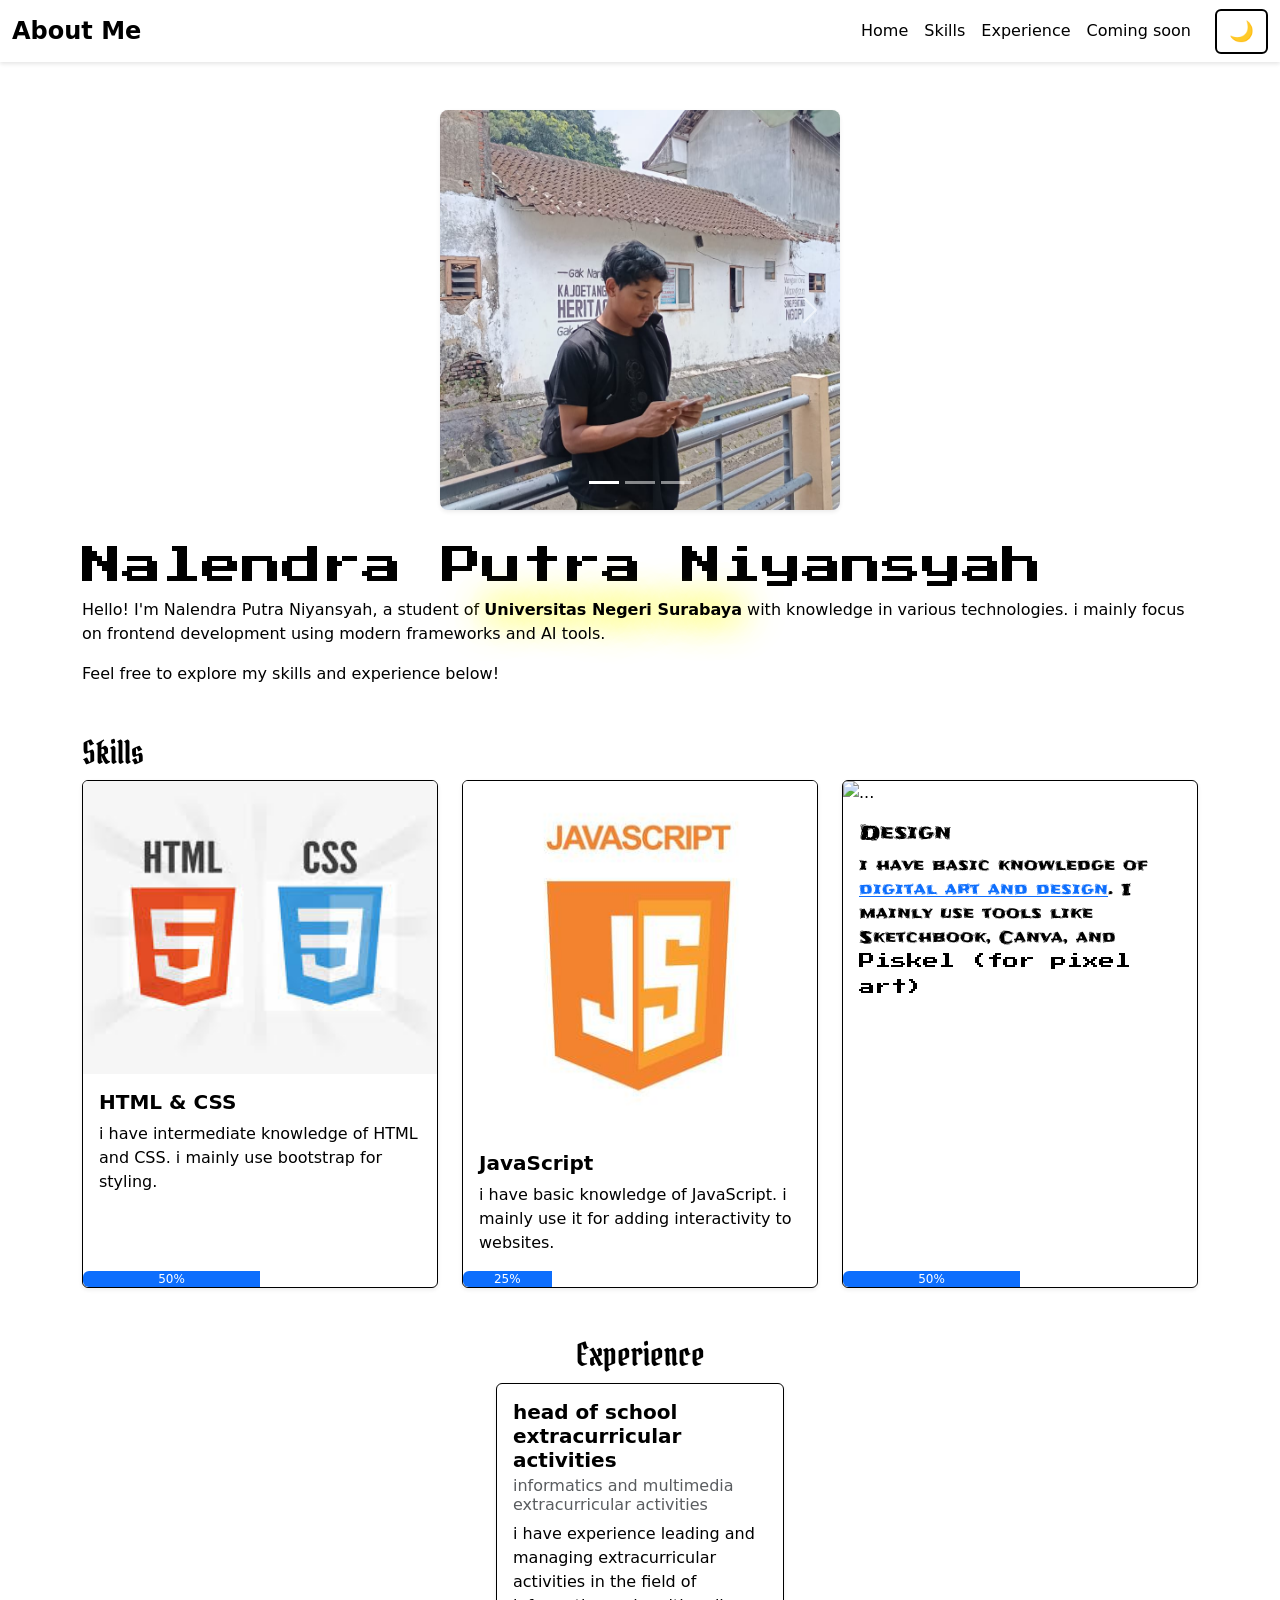
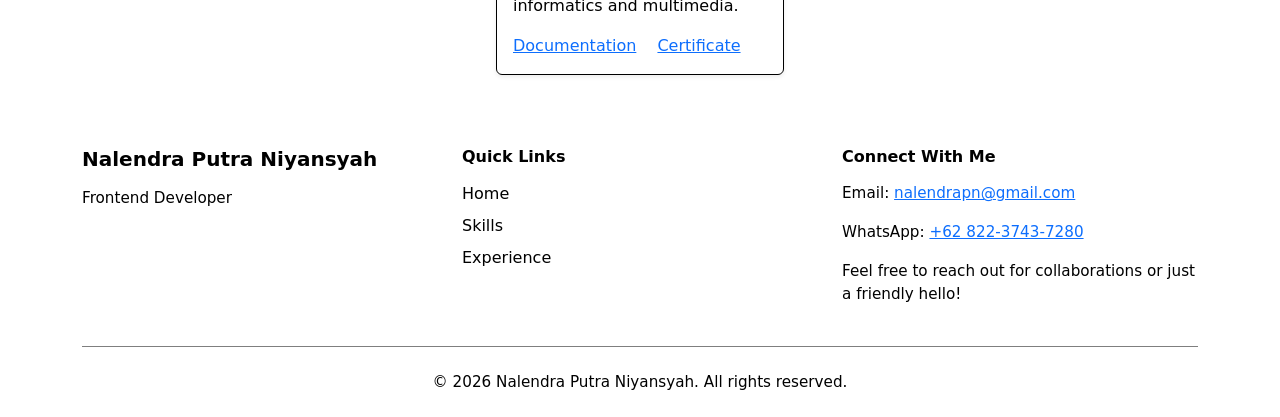
==== index.html @ d5f2a5ec "Fix HTML encoding issues and add new carousel image" ====
<!doctype html>
<html lang="en">
  <head>
    <meta charset="utf-8">
    <meta name="viewport" content="width=device-width, initial-scale=1">
    <title>About Nalendra</title>
    <link href="https://cdn.jsdelivr.net/npm/bootstrap@5.3.8/dist/css/bootstrap.min.css" rel="stylesheet" integrity="sha384-sRIl4kxILFvY47J16cr9ZwB07vP4J8+LH7qKQnuqkuIAvNWLzeN8tE5YBujZqJLB" crossorigin="anonymous">
    <link href="style.css" rel="stylesheet">
    <!-- Google Fonts -->
    <link rel="preconnect" href="https://fonts.googleapis.com">
<link rel="preconnect" href="https://fonts.gstatic.com" crossorigin>
<link href="https://fonts.googleapis.com/css2?family=Pirata+One&display=swap" rel="stylesheet">

    <link rel="preconnect" href="https://fonts.googleapis.com">
<link rel="preconnect" href="https://fonts.gstatic.com" crossorigin>
<link href="https://fonts.googleapis.com/css2?family=Frijole&display=swap" rel="stylesheet">

    <link rel="preconnect" href="https://fonts.googleapis.com">
<link rel="preconnect" href="https://fonts.gstatic.com" crossorigin>
<link href="https://fonts.googleapis.com/css2?family=Press+Start+2P&display=swap" rel="stylesheet">
  </head>
  <body>
    <!-- Navbar -->
    <nav class="navbar navbar-expand-lg navbar-solid">
  <div class="container-fluid">
    <a class="navbar-brand" href="#">About Me</a>
    <button class="navbar-toggler" type="button" data-bs-toggle="collapse" data-bs-target="#navbarNav" aria-controls="navbarNav" aria-expanded="false" aria-label="Toggle navigation">
      <span class="navbar-toggler-icon"></span>
    </button>
    <div class="collapse navbar-collapse justify-content-end" id="navbarNav">
      <ul class="navbar-nav align-items-center">
        <li class="nav-item">
          <a class="nav-link active" aria-current="page" href="#home">Home</a>
        </li>
        <li class="nav-item">
          <a class="nav-link" href="#skills">Skills</a>
        </li>
        <li class="nav-item">
          <a class="nav-link" href="#experience">Experience</a>
        </li>
        <li class="nav-item">
          <a class="nav-link disabled" aria-disabled="true">Coming soon</a>
        </li>
        <li class="nav-item ms-3">
          <button class="btn btn-outline-primary theme-toggle" id="themeToggle" title="Toggle theme">
            <span class="theme-icon">🌙</span>
          </button>
        </li>
      </ul>
    </div>
  </div>
</nav>

    <!-- Hero Section -->
    <div class="container mt-5" id="home">
      <div id="carouselExampleIndicators" class="carousel slide">
  <div class="carousel-indicators">
    <button type="button" data-bs-target="#carouselExampleIndicators" data-bs-slide-to="0" class="active" aria-current="true" aria-label="Slide 1"></button>
    <button type="button" data-bs-target="#carouselExampleIndicators" data-bs-slide-to="1" aria-label="Slide 2"></button>
    <button type="button" data-bs-target="#carouselExampleIndicators" data-bs-slide-to="2" aria-label="Slide 3"></button>
  </div>
  <div class="carousel-inner">
    <div class="carousel-item active">
      <img src="img/fotokece.jpeg" class="d-block w-100" alt="...">
    </div>
    <div class="carousel-item">
      <img src="img/profile1.jpg" class="d-block w-100" alt="...">
    </div>
    <div class="carousel-item">
      <img src="img/pelepasan.jpeg" class="d-block w-100" alt="...">
    </div>
    <div class="carousel-item">
      <img src="img/minecraft.jpeg" class="d-block w-100" alt="...">
    </div>
  </div>
  <button class="carousel-control-prev" type="button" data-bs-target="#carouselExampleIndicators" data-bs-slide="prev">
    <span class="carousel-control-prev-icon" aria-hidden="true"></span>
    <span class="visually-hidden">Previous</span>
  </button>
  <button class="carousel-control-next" type="button" data-bs-target="#carouselExampleIndicators" data-bs-slide="next">
    <span class="carousel-control-next-icon" aria-hidden="true"></span>
    <span class="visually-hidden">Next</span>
  </button>
</div>
      <h1 class="press-start-2p-regular">Nalendra Putra Niyansyah</h1>
      <p>Hello! I'm Nalendra Putra Niyansyah, a student of <span class="ptn-yellow">Universitas Negeri Surabaya</span> with knowledge in various technologies. i mainly focus on frontend development using modern frameworks and AI tools.</p>
      <p>Feel free to explore my skills and experience below!</p>
    </div>

    <!-- Skills Section -->
    <div class="container mt-5" id="skills">
      <h2 class="text-start pirata-one-regular">Skills</h2>
      <div class="row row-cols-1 row-cols-md-3 g-4">
        <div class="col">
          <div class="card h-100 w-100">
            <img src="img/htmlcss.jpeg" class="card-img-top" alt="...">
            <div class="card-body">
                <h5 class="card-title">HTML & CSS</h5>
              <p class="card-text">i have intermediate knowledge of HTML and CSS. i mainly use bootstrap for styling.</p>
            </div>
            <div class="progress" role="progressbar" aria-label="Example with label" aria-valuenow="25" aria-valuemin="0" aria-valuemax="100">
  <div class="progress-bar" style="width: 50%">50%</div>
</div>
          </div>
        </div>
        <div class="col">
          <div class="card h-100">
            <img src="img/javascript.png" class="card-img-top" alt="...">
            <div class="card-body">
                <h5 class="card-title">JavaScript</h5>
              <p class="card-text">i have basic knowledge of JavaScript. i mainly use it for adding interactivity to websites.</p>
            </div>
            <div class="progress" role="progressbar" aria-label="Example with label" aria-valuenow="25" aria-valuemin="0" aria-valuemax="100">
  <div class="progress-bar" style="width: 25%">25%</div>
</div>
          </div>
        </div>
        <div class="col">
          <div class="card h-100">
            <img src="https://images.seeklogo.com/logo-png/28/1/autodesk-sketchbook-pro-logo-png_seeklogo-283124.png" class="card-img-top" alt="...">
            <div class="card-body">
                <h5 class="card-title frijole-regular">Design</h5>
              <p class="card-text frijole-regular">i have basic knowledge of <a href="https://www.tiktok.com/@lerbelajargambar" target="_blank">digital art and design</a>. I mainly use tools like Sketchbook, Canva, and <span class="press-start-2p-regular">Piskel (for pixel art)</span></p>
            </div>
            <div class="progress" role="progressbar" aria-label="Example with label" aria-valuenow="25" aria-valuemin="0" aria-valuemax="100">
  <div class="progress-bar" style="width: 50%">50%</div>
</div>
          </div>
        </div>
      </div>
    </div>

    <!-- Experience Section -->
    <div class="container mt-5" id="experience">
      <h2 class="text-center pirata-one-regular">Experience</h2>
      <div class="d-flex justify-content-center">
        <div class="card" style="width: 18rem;">
          <div class="card-body">
            <h5 class="card-title">head of school extracurricular activities</h5>
            <h6 class="card-subtitle mb-2 text-body-secondary">informatics and multimedia extracurricular activities</h6>
            <p class="card-text">i have experience leading and managing extracurricular activities in the field of informatics and multimedia.</p>
            <a href="https://www.instagram.com/formula.sman1mojosari/" class="card-link">Documentation</a>
            <a href="https://drive.google.com/file/d/1SD2ysBgGl02kbJn6FUAWe2kszO56FtSZ/view?usp=sharing" class="card-link">Certificate</a>
          </div>
        </div>
      </div>
    </div>

    <!-- Footer -->
    <footer class="footer mt-5 py-4">
      <div class="container">
        <div class="row">
          <div class="col-md-4 mb-3 mb-md-0">
            <h5>Nalendra Putra Niyansyah</h5>
            <p class="footer-text">Frontend Developer</p>
          </div>
          <div class="col-md-4 mb-3 mb-md-0">
            <h6>Quick Links</h6>
            <ul class="footer-links">
              <li><a href="#home">Home</a></li>
              <li><a href="#skills">Skills</a></li>
              <li><a href="#experience">Experience</a></li>
            </ul>
          </div>
          <div class="col-md-4">
            <h6>Connect With Me</h6>
            <p class="footer-text">Email: <a href="mailto:nalendrapn@gmail.com">nalendrapn@gmail.com</a></p>
            <p class="footer-text">WhatsApp: <a href="https://wa.me/6282237437280" target="_blank">+62 822-3743-7280</a></p>
            <p class="footer-text">Feel free to reach out for collaborations or just a friendly hello!</p>
          </div>
        </div>
        <hr class="footer-divider">
        <div class="text-center">
          <p class="footer-text mb-0">&copy; 2026 Nalendra Putra Niyansyah. All rights reserved.</p>
        </div>
      </div>
    </footer>

    <script src="https://cdn.jsdelivr.net/npm/bootstrap@5.3.8/dist/js/bootstrap.bundle.min.js" integrity="sha384-FKyoEForCGlyvwx9Hj09JcYn3nv7wiPVlz7YYwJrWVcXK/BmnVDxM+D2scQbITxI" crossorigin="anonymous"></script>
    <script>
      // Theme Toggle
      const themeToggle = document.getElementById('themeToggle');
      const themeIcon = document.querySelector('.theme-icon');
      const htmlElement = document.documentElement;

      // Check for saved theme or default to light
      const currentTheme = localStorage.getItem('theme') || 'light';
      htmlElement.setAttribute('data-bs-theme', currentTheme);
      updateThemeIcon(currentTheme);

      themeToggle.addEventListener('click', function() {
        const theme = htmlElement.getAttribute('data-bs-theme');
        const newTheme = theme === 'light' ? 'dark' : 'light';
        htmlElement.setAttribute('data-bs-theme', newTheme);
        localStorage.setItem('theme', newTheme);
        updateThemeIcon(newTheme);
      });

      function updateThemeIcon(theme) {
        themeIcon.textContent = theme === 'light' ? '🌙' : '☀️';
        themeToggle.title = theme === 'light' ? 'Switch to Dark Mode' : 'Switch to Light Mode';
      }
    </script>
  </body>
</html>
---- style.css ----
/* Light Theme (Default) */
:root[data-bs-theme=\"light\"] {
  --bg-primary: #ffffff;
  --text-primary: #212529;
  --text-secondary: #6c757d;
  --border-color: #dee2e6;
  --footer-bg: #f8f9fa;
  --footer-border: #dee2e6;
  --navbar-bg: #f8f9fa;
}

/* Dark Theme */
:root[data-bs-theme=\"dark\"] {
  --bg-primary: #212529;
  --text-primary: #ffffff;
  --text-secondary: #adb5bd;
  --border-color: #495057;
  --footer-bg: #1a1d20;
  --footer-border: #495057;
  --navbar-bg: #1a1d20;
}

/* Body styles */
body {
  background-color: var(--bg-primary);
  color: var(--text-primary);
  transition: background-color 0.3s ease, color 0.3s ease;
}

/* Navbar styles */
.navbar {
  background-color: var(--navbar-bg) !important;
  border-bottom: 1px solid var(--border-color);
  transition: background-color 0.3s ease;
}

.navbar-solid {
  background-color: var(--navbar-bg) !important;
  backdrop-filter: none !important;
  -webkit-backdrop-filter: none !important;
  box-shadow: 0 2px 4px rgba(0, 0, 0, 0.1);
}

.navbar-expand-lg {
  background-color: var(--navbar-bg) !important;
}

.navbar-brand {
  color: var(--text-primary) !important;
  font-weight: bold;
  font-size: 1.5rem;
}

.nav-link {
  color: var(--text-primary) !important;
}

.nav-link:hover {
  opacity: 0.7;
  transition: opacity 0.2s ease;
}

/* Card styles */
.card {
  background-color: var(--bg-primary);
  border-color: var(--border-color);
  color: var(--text-primary);
  transition: background-color 0.3s ease, border-color 0.3s ease, color 0.3s ease;
  box-shadow: 0 0.125rem 0.25rem rgba(0, 0, 0, 0.075);
}

.card-title {
  color: var(--text-primary);
  font-weight: 600;
}

.card-text {
  color: var(--text-secondary);
}

/* Container and text styles */
.container {
  color: var(--text-primary);
}

h1, h2, h3, h4, h5, h6 {
  color: var(--text-primary);
  transition: color 0.3s ease;
}

p {
  color: var(--text-primary);
  transition: color 0.3s ease;
}

/* Progress bar styles */
.progress {
  background-color: var(--border-color);
  transition: background-color 0.3s ease;
}

.progress-bar {
  background-color: #0d6efd;
}

/* Theme Toggle Button */
.theme-toggle {
  padding: 0.5rem 0.75rem;
  font-size: 1.25rem;
  border: 2px solid currentColor;
  background-color: transparent;
  color: var(--text-primary);
  transition: all 0.3s ease;
  display: flex;
  align-items: center;
  justify-content: center;
  min-width: 45px;
  height: 45px;
  border-radius: 0.375rem;
}

.theme-toggle:hover {
  transform: scale(1.1);
  box-shadow: 0 0 0.5rem rgba(0, 0, 0, 0.1);
}

.theme-toggle:focus {
  box-shadow: 0 0 0 0.25rem rgba(13, 110, 253, 0.25);
}

.theme-icon {
  display: inline-block;
  transition: transform 0.3s ease;
}

/* Footer styles */
.footer {
  background-color: var(--footer-bg);
  border-top: 1px solid var(--footer-border);
  color: var(--text-primary);
  transition: background-color 0.3s ease, border-color 0.3s ease, color 0.3s ease;
  margin-top: auto;
}

.footer h5,
.footer h6 {
  color: var(--text-primary);
  font-weight: 600;
  margin-bottom: 1rem;
}

.footer-text {
  color: var(--text-secondary);
  font-size: 0.95rem;
}

.footer-links {
  list-style: none;
  padding: 0;
  margin: 0;
}

.footer-links li {
  margin-bottom: 0.5rem;
}

.footer-links a {
  color: var(--text-secondary);
  text-decoration: none;
  transition: color 0.2s ease;
}

.footer-links a:hover {
  color: var(--text-primary);
  text-decoration: underline;
}

.footer-divider {
  border-color: var(--border-color);
  margin: 1.5rem 0;
  opacity: 0.5;
}


/* Dark theme specific - ensure good contrast */
:root[data-bs-theme=\"dark\"] .card {
  border-color: #495057;
}

:root[data-bs-theme=\"dark\"] .progress {
  background-color: #495057;
}

:root[data-bs-theme=\"dark\"] .navbar {
  border-bottom-color: #495057;
}

/* Responsive adjustments */
@media (max-width: 768px) {
  .theme-toggle {
    margin-top: 0.5rem;
  }

  .footer {
    padding: 2rem 0 !important;
  }

  .footer h5,
  .footer h6 {
    font-size: 1rem;
  }
}

/* Carousel styling for profile photo */
#carouselExampleIndicators {
  max-width: 400px;
  margin: 0 auto 2rem;
  border-radius: 0.5rem;
  overflow: hidden;
  box-shadow: 0 0.125rem 0.25rem rgba(0, 0, 0, 0.075);
}

#carouselExampleIndicators img {
  object-fit: cover;
  height: 400px;
}

.ptn-yellow {
  text-shadow: 0 0 30px #ffff00, 0 0 40px #ffff00, 0 0 50px #ffff00;
  font-weight: 700;
}

/* Google Font styles */
.pirata-one-regular {
  font-family: "Pirata One", system-ui;
  font-weight: 400;
  font-style: normal;
}

.frijole-regular {
  font-family: "Frijole", system-ui;
  font-weight: 400;
  font-style: normal;
}

.press-start-2p-regular {
  font-family: "Press Start 2P", system-ui;
  font-weight: 400;
  font-style: normal;
}



/* Smooth transitions for all theme changes */
* {
  transition: background-color 0.3s ease, color 0.3s ease, border-color 0.3s ease;
}
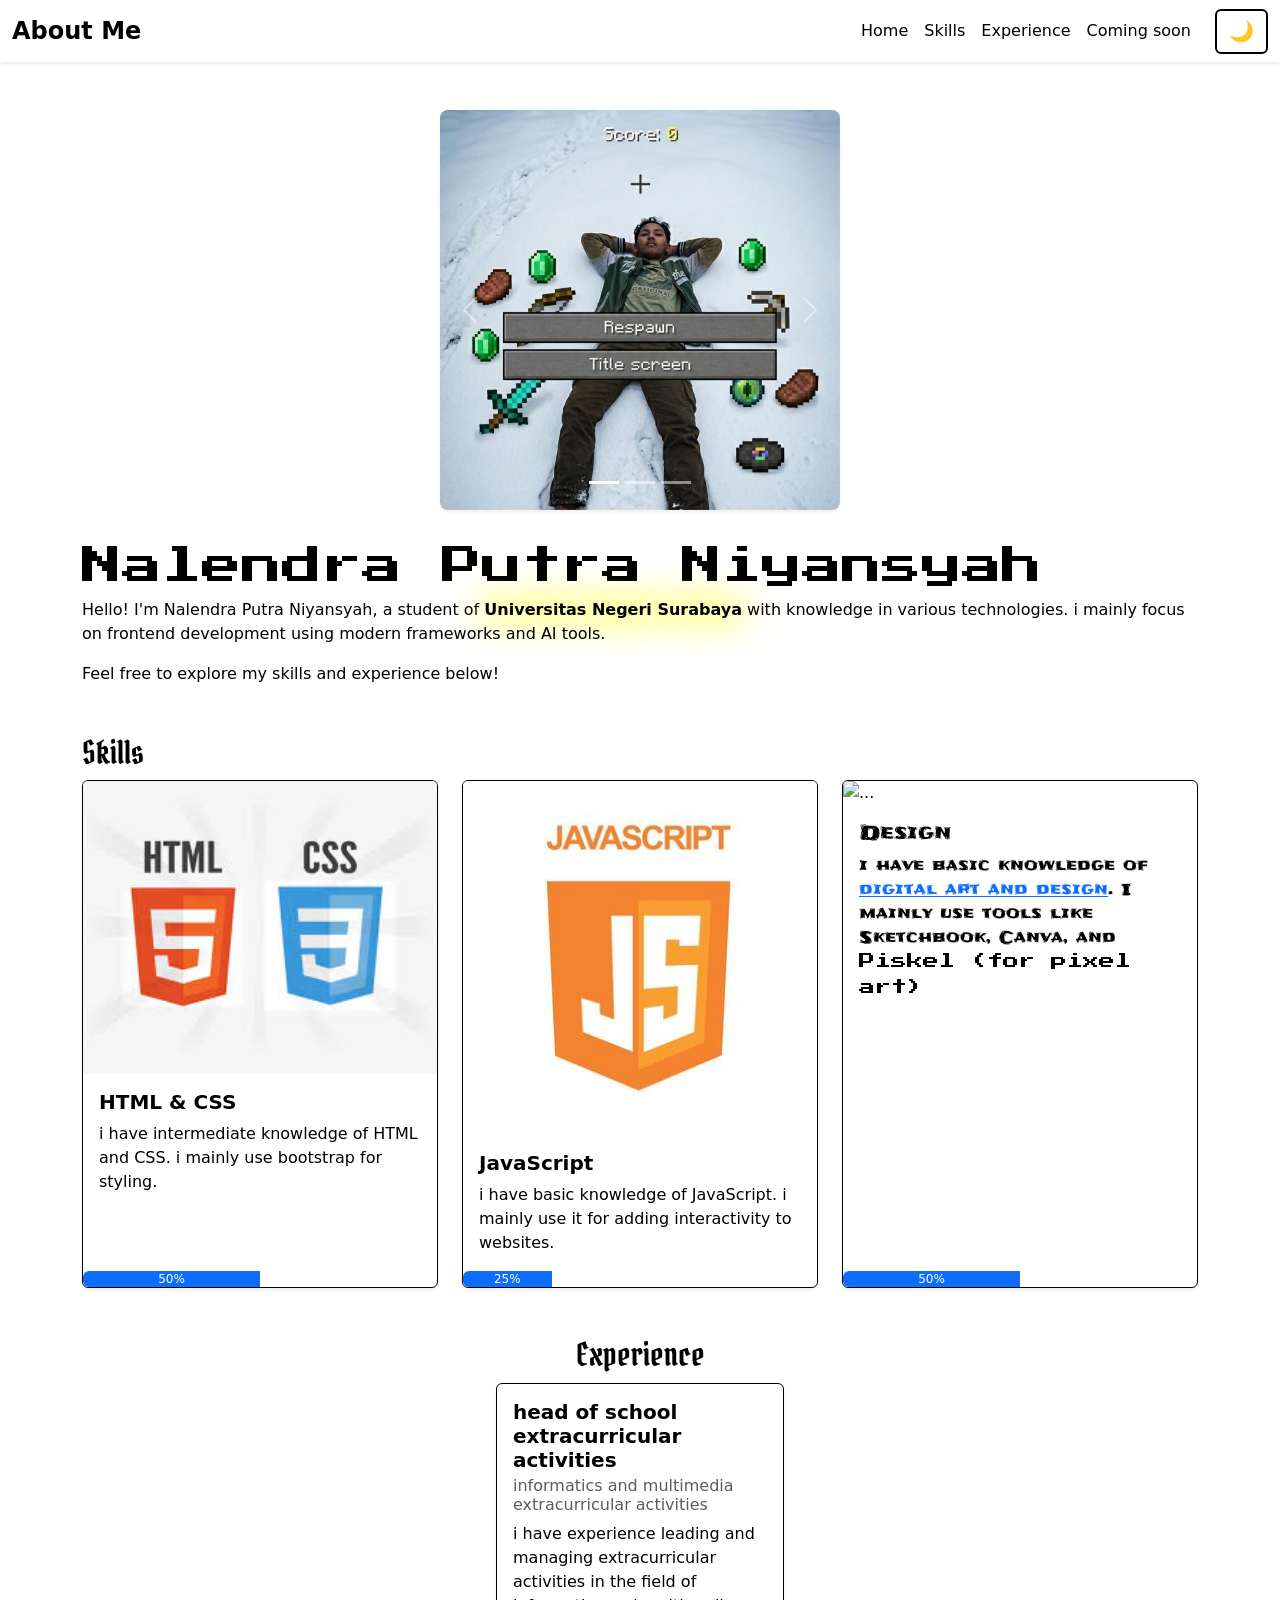
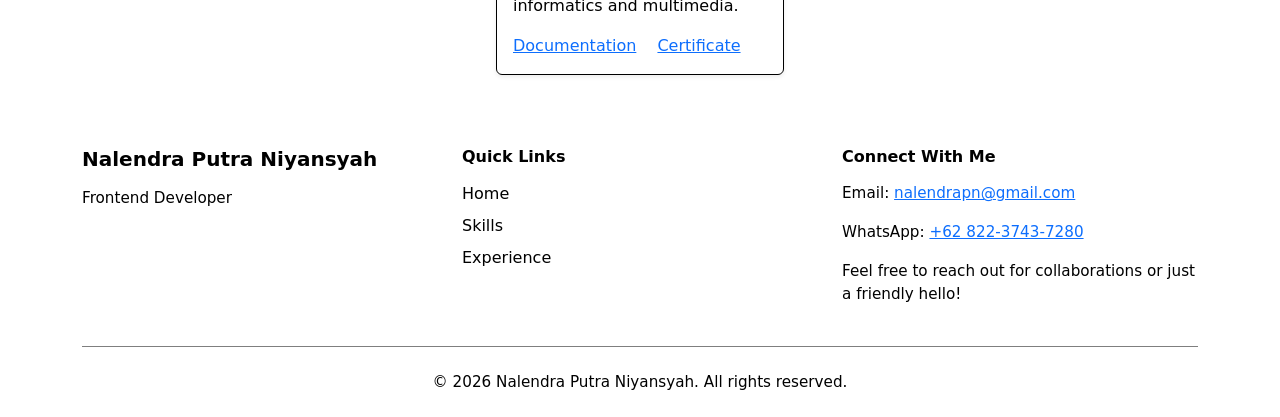
==== commit 5aa1538b: "Update index.html" ====
--- a/index.html
+++ b/index.html
@@ -61,17 +61,15 @@
   </div>
   <div class="carousel-inner">
     <div class="carousel-item active">
-      <img src="img/fotokece.jpeg" class="d-block w-100" alt="...">
+      <img src="img/minecraft.jpeg" class="d-block w-100" alt="...">
     </div>
     <div class="carousel-item">
       <img src="img/profile1.jpg" class="d-block w-100" alt="...">
     </div>
     <div class="carousel-item">
       <img src="img/pelepasan.jpeg" class="d-block w-100" alt="...">
-    </div>
-    <div class="carousel-item">
-      <img src="img/minecraft.jpeg" class="d-block w-100" alt="...">
-    </div>
+    </div>+
   </div>
   <button class="carousel-control-prev" type="button" data-bs-target="#carouselExampleIndicators" data-bs-slide="prev">
     <span class="carousel-control-prev-icon" aria-hidden="true"></span>
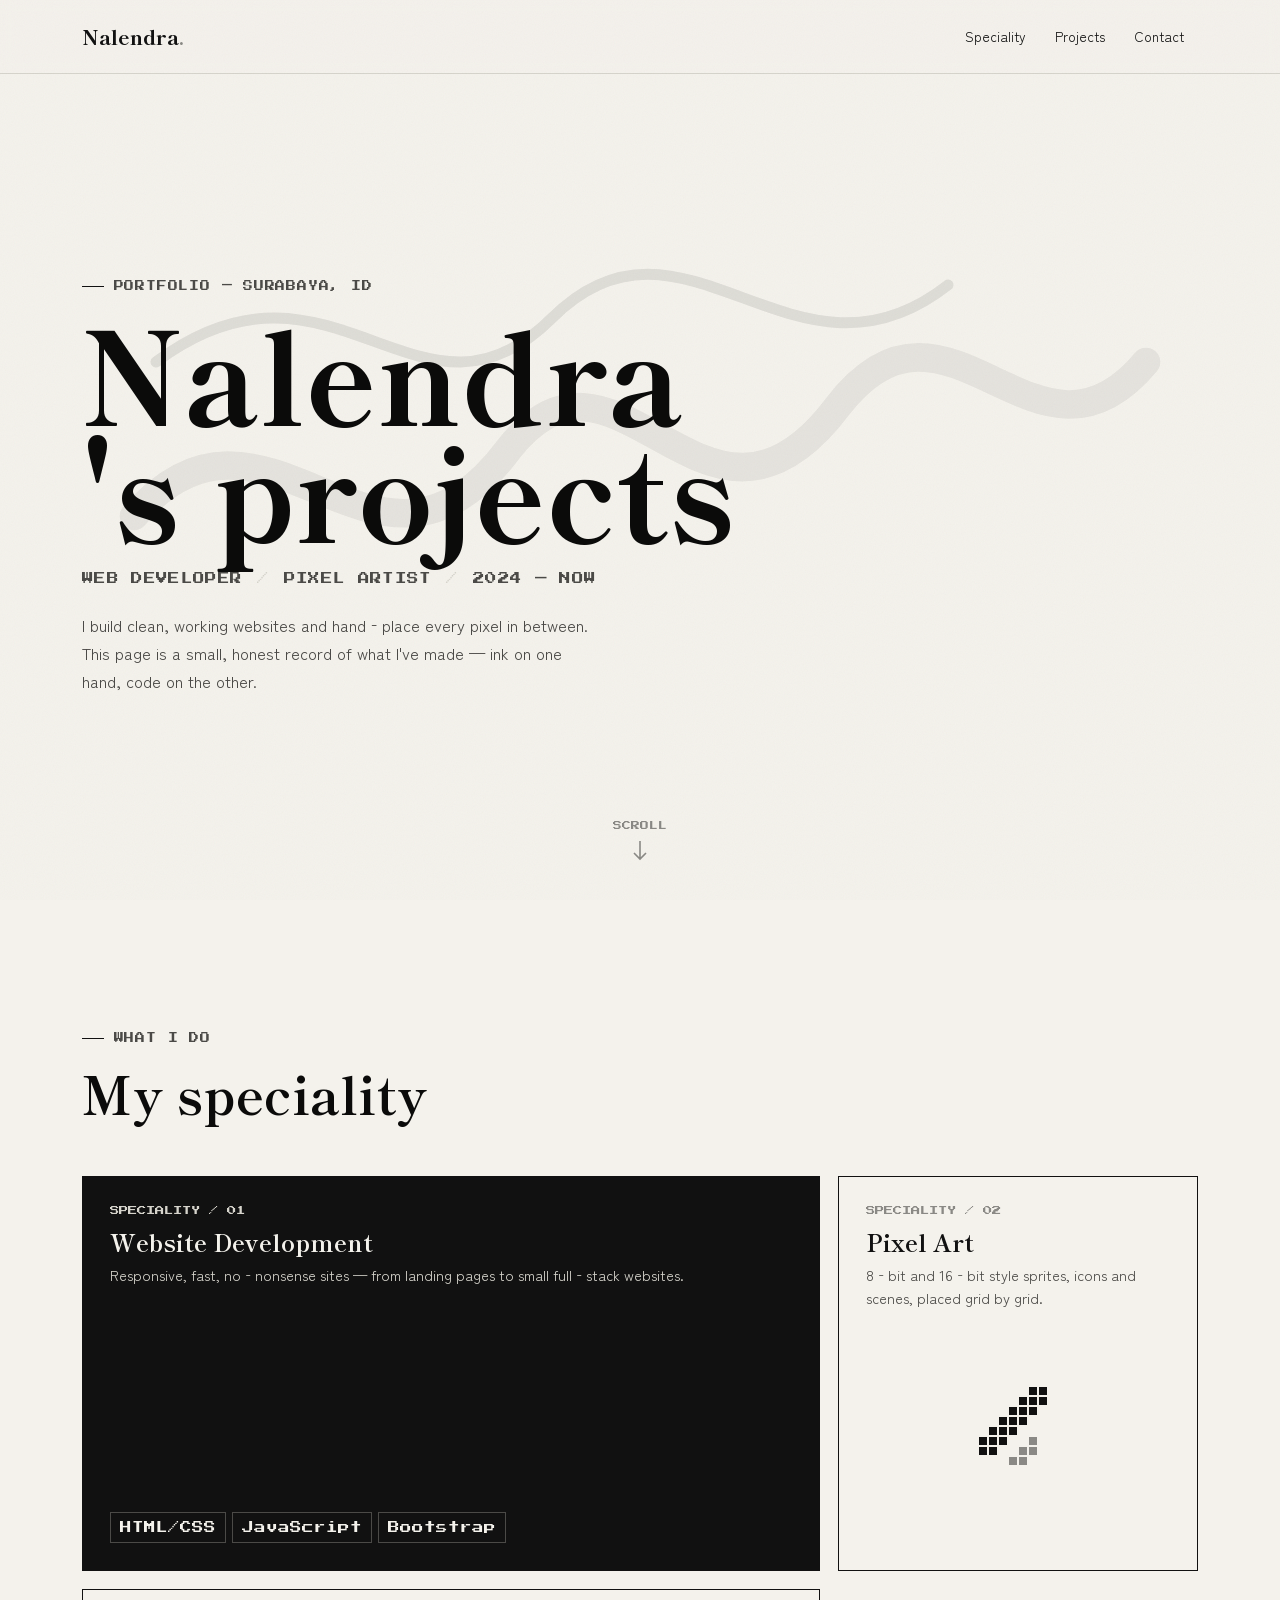
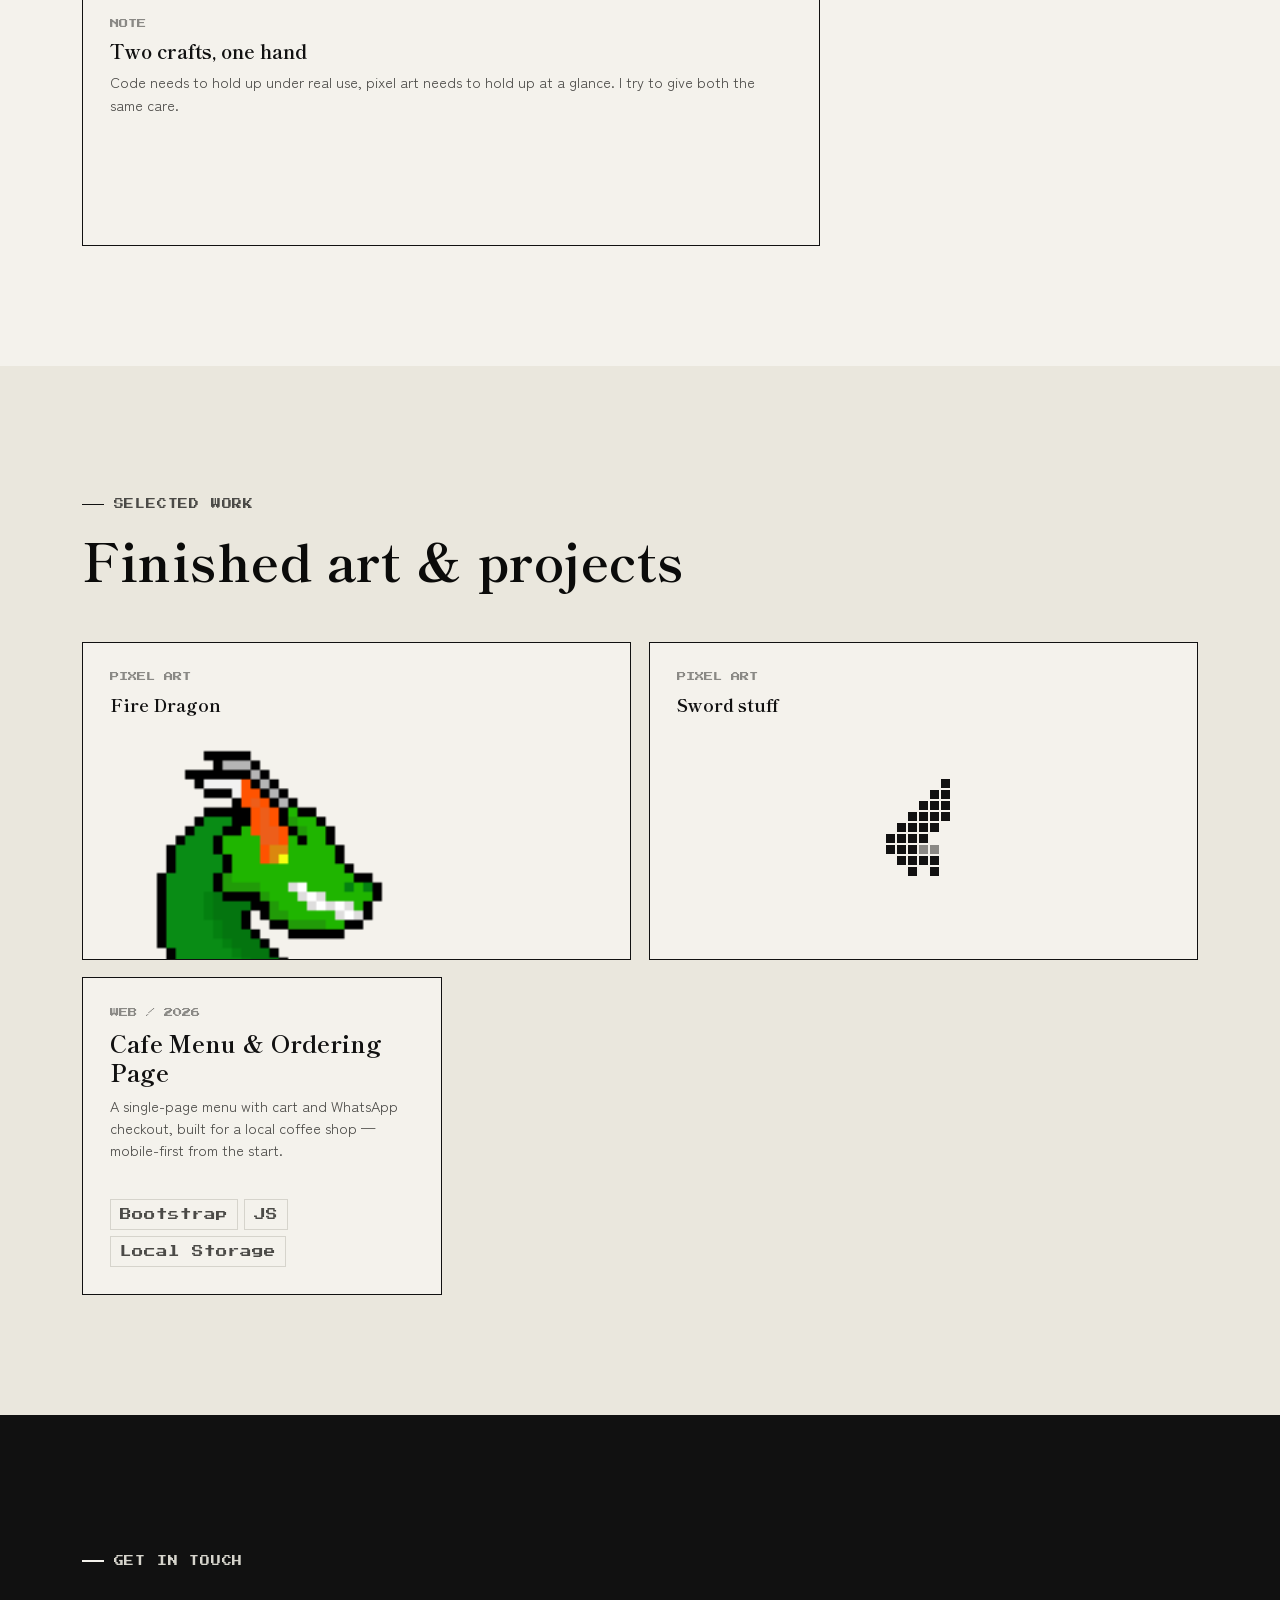
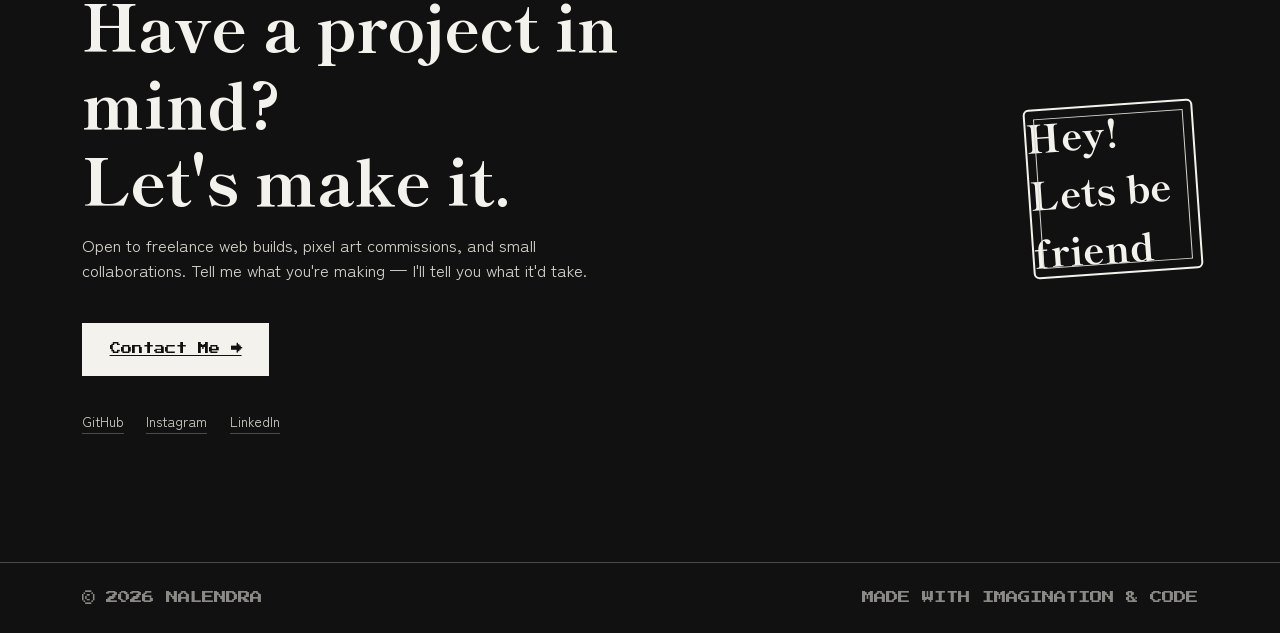
==== commit 2036f27b: "merubah segalanya" ====
--- a/index.html
+++ b/index.html
@@ -1,203 +1,264 @@
-<!doctype html>
-<html lang="en">
-  <head>
-    <meta charset="utf-8">
-    <meta name="viewport" content="width=device-width, initial-scale=1">
-    <title>About Nalendra</title>
-    <link href="https://cdn.jsdelivr.net/npm/bootstrap@5.3.8/dist/css/bootstrap.min.css" rel="stylesheet" integrity="sha384-sRIl4kxILFvY47J16cr9ZwB07vP4J8+LH7qKQnuqkuIAvNWLzeN8tE5YBujZqJLB" crossorigin="anonymous">
-    <link href="style.css" rel="stylesheet">
-    <!-- Google Fonts -->
-    <link rel="preconnect" href="https://fonts.googleapis.com">
-<link rel="preconnect" href="https://fonts.gstatic.com" crossorigin>
-<link href="https://fonts.googleapis.com/css2?family=Pirata+One&display=swap" rel="stylesheet">
-
-    <link rel="preconnect" href="https://fonts.googleapis.com">
-<link rel="preconnect" href="https://fonts.gstatic.com" crossorigin>
-<link href="https://fonts.googleapis.com/css2?family=Frijole&display=swap" rel="stylesheet">
-
-    <link rel="preconnect" href="https://fonts.googleapis.com">
-<link rel="preconnect" href="https://fonts.gstatic.com" crossorigin>
-<link href="https://fonts.googleapis.com/css2?family=Press+Start+2P&display=swap" rel="stylesheet">
-  </head>
-  <body>
-    <!-- Navbar -->
-    <nav class="navbar navbar-expand-lg navbar-solid">
-  <div class="container-fluid">
-    <a class="navbar-brand" href="#">About Me</a>
-    <button class="navbar-toggler" type="button" data-bs-toggle="collapse" data-bs-target="#navbarNav" aria-controls="navbarNav" aria-expanded="false" aria-label="Toggle navigation">
-      <span class="navbar-toggler-icon"></span>
-    </button>
-    <div class="collapse navbar-collapse justify-content-end" id="navbarNav">
-      <ul class="navbar-nav align-items-center">
-        <li class="nav-item">
-          <a class="nav-link active" aria-current="page" href="#home">Home</a>
-        </li>
-        <li class="nav-item">
-          <a class="nav-link" href="#skills">Skills</a>
-        </li>
-        <li class="nav-item">
-          <a class="nav-link" href="#experience">Experience</a>
-        </li>
-        <li class="nav-item">
-          <a class="nav-link disabled" aria-disabled="true">Coming soon</a>
-        </li>
-        <li class="nav-item ms-3">
-          <button class="btn btn-outline-primary theme-toggle" id="themeToggle" title="Toggle theme">
-            <span class="theme-icon">🌙</span>
-          </button>
-        </li>
-      </ul>
-    </div>
-  </div>
-</nav>
-
-    <!-- Hero Section -->
-    <div class="container mt-5" id="home">
-      <div id="carouselExampleIndicators" class="carousel slide">
-  <div class="carousel-indicators">
-    <button type="button" data-bs-target="#carouselExampleIndicators" data-bs-slide-to="0" class="active" aria-current="true" aria-label="Slide 1"></button>
-    <button type="button" data-bs-target="#carouselExampleIndicators" data-bs-slide-to="1" aria-label="Slide 2"></button>
-    <button type="button" data-bs-target="#carouselExampleIndicators" data-bs-slide-to="2" aria-label="Slide 3"></button>
-  </div>
-  <div class="carousel-inner">
-    <div class="carousel-item active">
-      <img src="img/minecraft.jpeg" class="d-block w-100" alt="...">
-    </div>
-    <div class="carousel-item">
-      <img src="img/profile1.jpg" class="d-block w-100" alt="...">
-    </div>
-    <div class="carousel-item">
-      <img src="img/pelepasan.jpeg" class="d-block w-100" alt="...">
-    </div>-
-  </div>
-  <button class="carousel-control-prev" type="button" data-bs-target="#carouselExampleIndicators" data-bs-slide="prev">
-    <span class="carousel-control-prev-icon" aria-hidden="true"></span>
-    <span class="visually-hidden">Previous</span>
-  </button>
-  <button class="carousel-control-next" type="button" data-bs-target="#carouselExampleIndicators" data-bs-slide="next">
-    <span class="carousel-control-next-icon" aria-hidden="true"></span>
-    <span class="visually-hidden">Next</span>
-  </button>
-</div>
-      <h1 class="press-start-2p-regular">Nalendra Putra Niyansyah</h1>
-      <p>Hello! I'm Nalendra Putra Niyansyah, a student of <span class="ptn-yellow">Universitas Negeri Surabaya</span> with knowledge in various technologies. i mainly focus on frontend development using modern frameworks and AI tools.</p>
-      <p>Feel free to explore my skills and experience below!</p>
-    </div>
-
-    <!-- Skills Section -->
-    <div class="container mt-5" id="skills">
-      <h2 class="text-start pirata-one-regular">Skills</h2>
-      <div class="row row-cols-1 row-cols-md-3 g-4">
-        <div class="col">
-          <div class="card h-100 w-100">
-            <img src="img/htmlcss.jpeg" class="card-img-top" alt="...">
-            <div class="card-body">
-                <h5 class="card-title">HTML & CSS</h5>
-              <p class="card-text">i have intermediate knowledge of HTML and CSS. i mainly use bootstrap for styling.</p>
-            </div>
-            <div class="progress" role="progressbar" aria-label="Example with label" aria-valuenow="25" aria-valuemin="0" aria-valuemax="100">
-  <div class="progress-bar" style="width: 50%">50%</div>
-</div>
-          </div>
-        </div>
-        <div class="col">
-          <div class="card h-100">
-            <img src="img/javascript.png" class="card-img-top" alt="...">
-            <div class="card-body">
-                <h5 class="card-title">JavaScript</h5>
-              <p class="card-text">i have basic knowledge of JavaScript. i mainly use it for adding interactivity to websites.</p>
-            </div>
-            <div class="progress" role="progressbar" aria-label="Example with label" aria-valuenow="25" aria-valuemin="0" aria-valuemax="100">
-  <div class="progress-bar" style="width: 25%">25%</div>
-</div>
-          </div>
-        </div>
-        <div class="col">
-          <div class="card h-100">
-            <img src="https://images.seeklogo.com/logo-png/28/1/autodesk-sketchbook-pro-logo-png_seeklogo-283124.png" class="card-img-top" alt="...">
-            <div class="card-body">
-                <h5 class="card-title frijole-regular">Design</h5>
-              <p class="card-text frijole-regular">i have basic knowledge of <a href="https://www.tiktok.com/@lerbelajargambar" target="_blank">digital art and design</a>. I mainly use tools like Sketchbook, Canva, and <span class="press-start-2p-regular">Piskel (for pixel art)</span></p>
-            </div>
-            <div class="progress" role="progressbar" aria-label="Example with label" aria-valuenow="25" aria-valuemin="0" aria-valuemax="100">
-  <div class="progress-bar" style="width: 50%">50%</div>
-</div>
-          </div>
-        </div>
-      </div>
-    </div>
-
-    <!-- Experience Section -->
-    <div class="container mt-5" id="experience">
-      <h2 class="text-center pirata-one-regular">Experience</h2>
-      <div class="d-flex justify-content-center">
-        <div class="card" style="width: 18rem;">
-          <div class="card-body">
-            <h5 class="card-title">head of school extracurricular activities</h5>
-            <h6 class="card-subtitle mb-2 text-body-secondary">informatics and multimedia extracurricular activities</h6>
-            <p class="card-text">i have experience leading and managing extracurricular activities in the field of informatics and multimedia.</p>
-            <a href="https://www.instagram.com/formula.sman1mojosari/" class="card-link">Documentation</a>
-            <a href="https://drive.google.com/file/d/1SD2ysBgGl02kbJn6FUAWe2kszO56FtSZ/view?usp=sharing" class="card-link">Certificate</a>
-          </div>
-        </div>
-      </div>
-    </div>
-
-    <!-- Footer -->
-    <footer class="footer mt-5 py-4">
-      <div class="container">
-        <div class="row">
-          <div class="col-md-4 mb-3 mb-md-0">
-            <h5>Nalendra Putra Niyansyah</h5>
-            <p class="footer-text">Frontend Developer</p>
-          </div>
-          <div class="col-md-4 mb-3 mb-md-0">
-            <h6>Quick Links</h6>
-            <ul class="footer-links">
-              <li><a href="#home">Home</a></li>
-              <li><a href="#skills">Skills</a></li>
-              <li><a href="#experience">Experience</a></li>
-            </ul>
-          </div>
-          <div class="col-md-4">
-            <h6>Connect With Me</h6>
-            <p class="footer-text">Email: <a href="mailto:nalendrapn@gmail.com">nalendrapn@gmail.com</a></p>
-            <p class="footer-text">WhatsApp: <a href="https://wa.me/6282237437280" target="_blank">+62 822-3743-7280</a></p>
-            <p class="footer-text">Feel free to reach out for collaborations or just a friendly hello!</p>
-          </div>
-        </div>
-        <hr class="footer-divider">
-        <div class="text-center">
-          <p class="footer-text mb-0">&copy; 2026 Nalendra Putra Niyansyah. All rights reserved.</p>
-        </div>
-      </div>
-    </footer>
-
-    <script src="https://cdn.jsdelivr.net/npm/bootstrap@5.3.8/dist/js/bootstrap.bundle.min.js" integrity="sha384-FKyoEForCGlyvwx9Hj09JcYn3nv7wiPVlz7YYwJrWVcXK/BmnVDxM+D2scQbITxI" crossorigin="anonymous"></script>
-    <script>
-      // Theme Toggle
-      const themeToggle = document.getElementById('themeToggle');
-      const themeIcon = document.querySelector('.theme-icon');
-      const htmlElement = document.documentElement;
-
-      // Check for saved theme or default to light
-      const currentTheme = localStorage.getItem('theme') || 'light';
-      htmlElement.setAttribute('data-bs-theme', currentTheme);
-      updateThemeIcon(currentTheme);
-
-      themeToggle.addEventListener('click', function() {
-        const theme = htmlElement.getAttribute('data-bs-theme');
-        const newTheme = theme === 'light' ? 'dark' : 'light';
-        htmlElement.setAttribute('data-bs-theme', newTheme);
-        localStorage.setItem('theme', newTheme);
-        updateThemeIcon(newTheme);
-      });
-
-      function updateThemeIcon(theme) {
-        themeIcon.textContent = theme === 'light' ? '🌙' : '☀️';
-        themeToggle.title = theme === 'light' ? 'Switch to Dark Mode' : 'Switch to Light Mode';
-      }
-    </script>
-  </body>
-</html>
+<!DOCTYPE html>
+<html lang="en">
+<head>
+<meta charset="UTF-8">
+<meta name="viewport" content="width=device-width, initial-scale=1.0">
+<title>Nalendra's projects</title>
+
+<!-- Bootstrap 5 -->
+<link href="https://cdnjs.cloudflare.com/ajax/libs/bootstrap/5.3.3/css/bootstrap.min.css" rel="stylesheet">
+
+<!-- Fonts: ink-brush serif for display, clean sans for body, pixel font for tags -->
+<link rel="preconnect" href="https://fonts.googleapis.com">
+<link href="https://fonts.googleapis.com/css2?family=Shippori+Mincho:wght@500;700;800&family=Zen+Kaku+Gothic+New:wght@400;500;700&family=Press+Start+2P&display=swap" rel="stylesheet">
+
+<link rel="stylesheet" href="style.css">
+</head>
+<body>
+
+<!-- NAV -->
+<nav class="navbar navbar-expand-md fixed-top py-3">
+  <div class="container">
+    <a class="navbar-brand" href="#top">Nalendra<span class="dot">.</span></a>
+    <button class="navbar-toggler border-0" type="button" data-bs-toggle="collapse" data-bs-target="#nav">
+      <span class="navbar-toggler-icon"></span>
+    </button>
+    <div class="collapse navbar-collapse justify-content-end" id="nav">
+      <ul class="navbar-nav">
+        <li class="nav-item"><a class="nav-link" href="#speciality">Speciality</a></li>
+        <li class="nav-item"><a class="nav-link" href="#projects">Projects</a></li>
+        <li class="nav-item"><a class="nav-link" href="#contact">Contact</a></li>
+      </ul>
+    </div>
+  </div>
+</nav>
+
+<!-- HERO -->
+<section class="hero" id="top">
+  <svg class="hero-stroke" viewBox="0 0 1000 500" xmlns="http://www.w3.org/2000/svg">
+    <path d="M40,320 C160,180 260,420 380,260 C480,130 560,380 680,220 C780,90 860,300 960,180"
+      fill="none" stroke="#111111" stroke-width="26" stroke-linecap="round" opacity="0.07"/>
+    <path d="M60,180 C220,60 300,260 420,140 C540,20 640,220 780,110"
+      fill="none" stroke="#111111" stroke-width="10" stroke-linecap="round" opacity="0.10"/>
+  </svg>
+  <div class="container hero-content">
+    <div class="row">
+      <div class="col-lg-10">
+        <div class="eyebrow">PORTFOLIO — SURABAYA, ID</div>
+        <h1 class="font-display">Nalendra<br>'s projects</h1>
+        <div class="sub">
+          <span>WEB DEVELOPER</span><span class="sep">/</span>
+          <span>PIXEL ARTIST</span><span class="sep">/</span>
+          <span>2024 — NOW</span>
+        </div>
+        <p class="hero-desc">I build clean, working websites and hand‑place every pixel in between. This page is a small, honest record of what I've made — ink on one hand, code on the other.</p>
+      </div>
+    </div>
+  </div>
+  <div class="scroll-cue">
+    <span>SCROLL</span>
+    <svg viewBox="0 0 14 22" fill="none"><path d="M7 1v18M1 13l6 6 6-6" stroke="#8a8985" stroke-width="1.6"/></svg>
+  </div>
+</section>
+
+<!-- SPECIALITY -->
+<section class="section" id="speciality">
+  <div class="container">
+    <div class="section-head reveal">
+      <div class="eyebrow">WHAT I DO</div>
+      <h2 class="section-title font-display">My speciality</h2>
+    </div>
+
+    <div class="bento bento-speciality reveal">
+      <div class="tile tile-web tile-dark">
+        <div>
+          <div class="tile-tag">SPECIALITY / 01</div>
+          <h3>Website Development</h3>
+          <p>Responsive, fast, no‑nonsense sites — from landing pages to small full‑stack websites.</p>
+        </div>
+        <ul class="skill-list">
+          <li>HTML/CSS</li><li>JavaScript</li><li>Bootstrap</li>
+        </ul>
+      </div>
+
+      <div class="tile tile-pixel">
+        <div>
+          <div class="tile-tag">SPECIALITY / 02</div>
+          <h3>Pixel Art</h3>
+          <p>8‑bit and 16‑bit style sprites, icons and scenes, placed grid by grid.</p>
+        </div>
+        <div class="pixel-wrap"><div class="pixel-grid" id="px-hero"></div></div>
+      </div>
+
+
+      <div class="tile tile-quote">
+        <div>
+          <div class="tile-tag">NOTE</div>
+          <h3 style="font-size:1.2rem;">Two crafts, one hand</h3>
+          <p>Code needs to hold up under real use, pixel art needs to hold up at a glance. I try to give both the same care.</p>
+        </div>
+      </div>
+    </div>
+  </div>
+</section>
+
+<!-- PROJECTS -->
+<section class="section" id="projects" style="background:var(--paper-2);">
+  <div class="container">
+    <div class="section-head reveal">
+      <div class="eyebrow">SELECTED WORK</div>
+      <h2 class="section-title font-display">Finished art &amp; projects</h2>
+    </div>
+
+    <div class="bento bento-projects reveal">
+
+
+      <div class="tile bp1">
+        <div class="tile-tag">PIXEL ART</div>
+        <h3 style="font-size:1.1rem;">Fire Dragon</h3>
+        <img src="img/my dragon art.gif" alt="Pixel art of a fire dragon" style="width:100%;max-width:300px;">
+      </div>
+
+      <div class="tile bp2">
+        <div class="tile-tag">PIXEL ART</div>
+        <h3 style="font-size:1.1rem;">Sword stuff</h3>
+        <div class="pixel-wrap"><div class="pixel-grid" id="px-sword"></div></div>
+      </div>
+
+      <div class="tile bp3">
+        <div>
+          <div class="tile-tag">WEB / 2026</div>
+          <h3>Cafe Menu &amp; Ordering Page</h3>
+          <p>A single-page menu with cart and WhatsApp checkout, built for a local coffee shop — mobile-first from the start.</p>
+        </div>
+        <ul class="skill-list">
+          <li>Bootstrap</li><li>JS</li><li>Local Storage</li>
+        </ul>
+      </div>
+    </div>
+  </div>
+</section>
+
+<!-- CONTACT -->
+<section class="contact" id="contact">
+  <div class="container">
+    <div class="row align-items-center g-5">
+      <div class="col-lg-7 reveal">
+        <div class="eyebrow">GET IN TOUCH</div>
+        <h2>Have a project in mind?<br>Let's make it.</h2>
+        <p class="lead-text mt-3">Open to freelance web builds, pixel art commissions, and small collaborations. Tell me what you're making — I'll tell you what it'd take.</p>
+        <a href="https://wa.me/6282237437280" class="btn-ink mt-4">
+          Contact Me →
+        </a>
+        <div class="social-row">
+          <a href="github.com/WNalendra">GitHub</a>
+          <a href="https://www.instagram.com/lendra_putra_n/">Instagram</a>
+          <a href="#">LinkedIn</a>
+        </div>
+      </div>
+      <div class="col-lg-5 d-flex justify-content-center justify-content-lg-end reveal">
+        <div class="seal">
+          <div class="seal-text font-display" >Hey! Lets be friend</div>
+        </div>
+      </div>
+    </div>
+  </div>
+</section>
+
+<footer>
+  <div class="container d-flex flex-wrap justify-content-between gap-2">
+    <span>© 2026 NALENDRA</span>
+    <span>MADE WITH IMAGINATION &amp; CODE</span>
+  </div>
+</footer>
+
+<script src="https://cdnjs.cloudflare.com/ajax/libs/bootstrap/5.3.3/js/bootstrap.bundle.min.js"></script>
+<script>
+// ---- Pixel art renderer ----
+function renderPixel(id, pattern, size){
+  const el = document.getElementById(id);
+  if(!el) return;
+  const rows = pattern.length;
+  const cols = pattern[0].length;
+  el.style.gridTemplateColumns = `repeat(${cols}, ${size}px)`;
+  pattern.forEach(row=>{
+    [...row].forEach(ch=>{
+      const d = document.createElement('div');
+      d.className = 'px';
+      d.style.width = size+'px';
+      d.style.height = size+'px';
+      let color = 'transparent';
+      if(ch === '1') color = '#111111';
+      if(ch === '2') color = '#8a8985';
+      if(ch === '3') color = '#f4f2ec';
+      d.style.background = color;
+      el.appendChild(d);
+    });
+  });
+}
+
+// small hero icon: pixel brush/pen tip
+renderPixel('px-hero', [
+  '00000110',
+  '00001110',
+  '00011100',
+  '00111000',
+  '01110000',
+  '11100200',
+  '11002200',
+  '00022000'
+], 8);
+
+// sword
+renderPixel('px-sword', [
+  '000000100',
+  '000001100',
+  '000011100',
+  '000111100',
+  '001111000',
+  '011110000',
+  '011122000',
+  '001111000',
+  '000101000'
+], 9);
+
+// ghost
+renderPixel('px-ghost', [
+  '000111000',
+  '001111100',
+  '011111110',
+  '011311310',
+  '011111110',
+  '011111110',
+  '011111110',
+  '101010101',
+  '000000000'
+], 9);
+
+// tree
+renderPixel('px-tree', [
+  '000100000',
+  '001110000',
+  '011111100',
+  '001110000',
+  '011111100',
+  '000100000',
+  '000100000',
+  '000111000',
+  '000000000'
+], 9);
+
+// ---- scroll reveal ----
+const revealEls = document.querySelectorAll('.reveal');
+const io = new IntersectionObserver((entries)=>{
+  entries.forEach(entry=>{
+    if(entry.isIntersecting){
+      entry.target.classList.add('in');
+      io.unobserve(entry.target);
+    }
+  });
+}, {threshold:.15});
+revealEls.forEach(el=>io.observe(el));
+</script>
+</body>
+</html>
--- a/style.css
+++ b/style.css
@@ -1,257 +1,355 @@
-/* Light Theme (Default) */
-:root[data-bs-theme=\"light\"] {
-  --bg-primary: #ffffff;
-  --text-primary: #212529;
-  --text-secondary: #6c757d;
-  --border-color: #dee2e6;
-  --footer-bg: #f8f9fa;
-  --footer-border: #dee2e6;
-  --navbar-bg: #f8f9fa;
-}
-
-/* Dark Theme */
-:root[data-bs-theme=\"dark\"] {
-  --bg-primary: #212529;
-  --text-primary: #ffffff;
-  --text-secondary: #adb5bd;
-  --border-color: #495057;
-  --footer-bg: #1a1d20;
-  --footer-border: #495057;
-  --navbar-bg: #1a1d20;
-}
-
-/* Body styles */
-body {
-  background-color: var(--bg-primary);
-  color: var(--text-primary);
-  transition: background-color 0.3s ease, color 0.3s ease;
-}
-
-/* Navbar styles */
-.navbar {
-  background-color: var(--navbar-bg) !important;
-  border-bottom: 1px solid var(--border-color);
-  transition: background-color 0.3s ease;
-}
-
-.navbar-solid {
-  background-color: var(--navbar-bg) !important;
-  backdrop-filter: none !important;
-  -webkit-backdrop-filter: none !important;
-  box-shadow: 0 2px 4px rgba(0, 0, 0, 0.1);
-}
-
-.navbar-expand-lg {
-  background-color: var(--navbar-bg) !important;
-}
-
-.navbar-brand {
-  color: var(--text-primary) !important;
-  font-weight: bold;
-  font-size: 1.5rem;
-}
-
-.nav-link {
-  color: var(--text-primary) !important;
-}
-
-.nav-link:hover {
-  opacity: 0.7;
-  transition: opacity 0.2s ease;
-}
-
-/* Card styles */
-.card {
-  background-color: var(--bg-primary);
-  border-color: var(--border-color);
-  color: var(--text-primary);
-  transition: background-color 0.3s ease, border-color 0.3s ease, color 0.3s ease;
-  box-shadow: 0 0.125rem 0.25rem rgba(0, 0, 0, 0.075);
-}
-
-.card-title {
-  color: var(--text-primary);
-  font-weight: 600;
-}
-
-.card-text {
-  color: var(--text-secondary);
-}
-
-/* Container and text styles */
-.container {
-  color: var(--text-primary);
-}
-
-h1, h2, h3, h4, h5, h6 {
-  color: var(--text-primary);
-  transition: color 0.3s ease;
-}
-
-p {
-  color: var(--text-primary);
-  transition: color 0.3s ease;
-}
-
-/* Progress bar styles */
-.progress {
-  background-color: var(--border-color);
-  transition: background-color 0.3s ease;
-}
-
-.progress-bar {
-  background-color: #0d6efd;
-}
-
-/* Theme Toggle Button */
-.theme-toggle {
-  padding: 0.5rem 0.75rem;
-  font-size: 1.25rem;
-  border: 2px solid currentColor;
-  background-color: transparent;
-  color: var(--text-primary);
-  transition: all 0.3s ease;
-  display: flex;
-  align-items: center;
-  justify-content: center;
-  min-width: 45px;
-  height: 45px;
-  border-radius: 0.375rem;
-}
-
-.theme-toggle:hover {
-  transform: scale(1.1);
-  box-shadow: 0 0 0.5rem rgba(0, 0, 0, 0.1);
-}
-
-.theme-toggle:focus {
-  box-shadow: 0 0 0 0.25rem rgba(13, 110, 253, 0.25);
-}
-
-.theme-icon {
-  display: inline-block;
-  transition: transform 0.3s ease;
-}
-
-/* Footer styles */
-.footer {
-  background-color: var(--footer-bg);
-  border-top: 1px solid var(--footer-border);
-  color: var(--text-primary);
-  transition: background-color 0.3s ease, border-color 0.3s ease, color 0.3s ease;
-  margin-top: auto;
-}
-
-.footer h5,
-.footer h6 {
-  color: var(--text-primary);
-  font-weight: 600;
-  margin-bottom: 1rem;
-}
-
-.footer-text {
-  color: var(--text-secondary);
-  font-size: 0.95rem;
-}
-
-.footer-links {
-  list-style: none;
-  padding: 0;
-  margin: 0;
-}
-
-.footer-links li {
-  margin-bottom: 0.5rem;
-}
-
-.footer-links a {
-  color: var(--text-secondary);
-  text-decoration: none;
-  transition: color 0.2s ease;
-}
-
-.footer-links a:hover {
-  color: var(--text-primary);
-  text-decoration: underline;
-}
-
-.footer-divider {
-  border-color: var(--border-color);
-  margin: 1.5rem 0;
-  opacity: 0.5;
-}
-
-
-/* Dark theme specific - ensure good contrast */
-:root[data-bs-theme=\"dark\"] .card {
-  border-color: #495057;
-}
-
-:root[data-bs-theme=\"dark\"] .progress {
-  background-color: #495057;
-}
-
-:root[data-bs-theme=\"dark\"] .navbar {
-  border-bottom-color: #495057;
-}
-
-/* Responsive adjustments */
-@media (max-width: 768px) {
-  .theme-toggle {
-    margin-top: 0.5rem;
-  }
-
-  .footer {
-    padding: 2rem 0 !important;
-  }
-
-  .footer h5,
-  .footer h6 {
-    font-size: 1rem;
-  }
-}
-
-/* Carousel styling for profile photo */
-#carouselExampleIndicators {
-  max-width: 400px;
-  margin: 0 auto 2rem;
-  border-radius: 0.5rem;
-  overflow: hidden;
-  box-shadow: 0 0.125rem 0.25rem rgba(0, 0, 0, 0.075);
-}
-
-#carouselExampleIndicators img {
-  object-fit: cover;
-  height: 400px;
-}
-
-.ptn-yellow {
-  text-shadow: 0 0 30px #ffff00, 0 0 40px #ffff00, 0 0 50px #ffff00;
-  font-weight: 700;
-}
-
-/* Google Font styles */
-.pirata-one-regular {
-  font-family: "Pirata One", system-ui;
-  font-weight: 400;
-  font-style: normal;
-}
-
-.frijole-regular {
-  font-family: "Frijole", system-ui;
-  font-weight: 400;
-  font-style: normal;
-}
-
-.press-start-2p-regular {
-  font-family: "Press Start 2P", system-ui;
-  font-weight: 400;
-  font-style: normal;
-}
-
-
-
-/* Smooth transitions for all theme changes */
-* {
-  transition: background-color 0.3s ease, color 0.3s ease, border-color 0.3s ease;
-}
+:root{
+  --ink:#111111;
+  --black:#0b0b0a;
+  --gray-1:#4b4a47;
+  --gray-2:#8a8985;
+  --gray-3:#d6d4cc;
+  --paper:#f4f2ec;
+  --paper-2:#eae7dd;
+  --line: rgba(17,17,17,.85);
+}
+
+*{box-sizing:border-box;}
+
+html{scroll-behavior:smooth;}
+
+body{
+  background:var(--paper);
+  color:var(--ink);
+  font-family:'Zen Kaku Gothic New', 'Work Sans', sans-serif;
+  position:relative;
+  overflow-x:hidden;
+}
+
+/* paper grain overlay */
+body::before{
+  content:"";
+  position:fixed;
+  inset:0;
+  pointer-events:none;
+  z-index:9999;
+  opacity:.05;
+  mix-blend-mode:multiply;
+  background-image:url("data:image/svg+xml,%3Csvg xmlns='http://www.w3.org/2000/svg' width='200' height='200'%3E%3Cfilter id='n'%3E%3CfeTurbulence type='fractalNoise' baseFrequency='0.9' numOctaves='2' stitchTiles='stitch'/%3E%3C/filter%3E%3Crect width='100%25' height='100%25' filter='url(%23n)'/%3E%3C/svg%3E");
+}
+
+.font-display{
+  font-family:'Shippori Mincho', serif;
+  letter-spacing:.01em;
+}
+.font-pixel{
+  font-family:'Press Start 2P', monospace;
+  letter-spacing:0;
+}
+
+.eyebrow{
+  font-family:'Press Start 2P', monospace;
+  font-size:.62rem;
+  letter-spacing:.08em;
+  color:var(--gray-1);
+  display:inline-flex;
+  align-items:center;
+  gap:.6rem;
+  margin-bottom:1.1rem;
+}
+.eyebrow::before{
+  content:"";
+  width:22px;height:1.5px;
+  background:var(--ink);
+  display:inline-block;
+}
+
+/* ===== NAV ===== */
+.navbar{
+  background:rgba(244,242,236,.86);
+  backdrop-filter:blur(6px);
+  border-bottom:1px solid var(--gray-3);
+}
+.navbar-brand{
+  font-family:'Shippori Mincho', serif;
+  font-weight:800;
+  font-size:1.3rem;
+  color:var(--ink) !important;
+}
+.navbar-brand .dot{color:var(--gray-2);}
+.nav-link{
+  font-size:.85rem;
+  color:var(--ink) !important;
+  position:relative;
+  margin:0 .4rem;
+}
+.nav-link::after{
+  content:"";
+  position:absolute;
+  left:0; bottom:2px;
+  width:0%; height:2px;
+  background:var(--ink);
+  transition:width .3s ease;
+}
+.nav-link:hover::after{width:100%;}
+
+/* ===== HERO ===== */
+.hero{
+  min-height:100vh;
+  display:flex;
+  align-items:center;
+  position:relative;
+  padding-top:80px;
+  overflow:hidden;
+}
+.hero-stroke{
+  position:absolute;
+  top:50%; left:50%;
+  transform:translate(-50%,-52%);
+  width:min(1100px, 130vw);
+  opacity:.9;
+  z-index:0;
+  pointer-events:none;
+}
+.hero-content{position:relative; z-index:2;}
+.hero h1{
+  font-size:clamp(3.4rem, 10vw, 8.5rem);
+  line-height:.92;
+  font-weight:800;
+  margin:0;
+  color:var(--black);
+}
+.hero .sub{
+  font-family:'Press Start 2P', monospace;
+  font-size:.72rem;
+  color:var(--gray-1);
+  margin-top:1.4rem;
+  letter-spacing:.03em;
+  display:flex;
+  gap:.9rem;
+  flex-wrap:wrap;
+}
+.hero .sub span{white-space:nowrap;}
+.hero .sub .sep{color:var(--gray-3);}
+.hero-desc{
+  max-width:520px;
+  color:var(--gray-1);
+  margin-top:1.6rem;
+  font-size:1.02rem;
+  line-height:1.7;
+}
+.scroll-cue{
+  position:absolute;
+  bottom:38px; left:50%;
+  transform:translateX(-50%);
+  display:flex; flex-direction:column; align-items:center;
+  gap:.5rem;
+  font-family:'Press Start 2P', monospace;
+  font-size:.55rem;
+  color:var(--gray-2);
+  animation:bob 2.2s ease-in-out infinite;
+}
+@keyframes bob{0%,100%{transform:translate(-50%,0);}50%{transform:translate(-50%,8px);}}
+.scroll-cue svg{width:14px;height:22px;}
+
+/* ===== SECTION FRAME ===== */
+.section{padding:7.5rem 0;}
+.section-head{margin-bottom:3.2rem;}
+.section-title{
+  font-size:clamp(2.1rem,4vw,3.3rem);
+  font-weight:700;
+  color:var(--black);
+}
+
+/* brush divider */
+.brush-divider{width:100%; display:block; margin:0 auto;}
+
+/* ===== BENTO GRID ===== */
+.bento{
+  display:grid;
+  gap:1.1rem;
+}
+.bento-speciality{
+  grid-template-columns:repeat(6,1fr);
+  grid-auto-rows:120px;
+}
+.bento-speciality .tile-web{grid-column:span 4; grid-row:span 3;}
+.bento-speciality .tile-pixel{grid-column:span 2; grid-row:span 3;}
+.bento-speciality .tile-stat{grid-column:span 2; grid-row:span 2;}
+.bento-speciality .tile-quote{grid-column:span 4; grid-row:span 2;}
+
+.bento-projects{
+  grid-template-columns:repeat(6,1fr);
+  grid-auto-rows:150px;
+}
+.bp1{grid-column:span 3; grid-row:span 2;}
+.bp2{grid-column:span 3; grid-row:span 2;}
+.bp3{grid-column:span 2; grid-row:span 2;}
+.bp4{grid-column:span 2; grid-row:span 2;}
+.bp5{grid-column:span 2; grid-row:span 2;}
+.bp6{grid-column:span 6; grid-row:span 2;}
+
+.tile{
+  position:relative;
+  background:var(--paper);
+  border:1px solid var(--ink);
+  padding:1.7rem;
+  display:flex;
+  flex-direction:column;
+  justify-content:space-between;
+  overflow:hidden;
+  transition:transform .35s ease, box-shadow .35s ease;
+}
+.tile::before{
+  /* rough brushed edge, drawn via inset box shadow noise trick */
+  content:"";
+  position:absolute; inset:-1px;
+  pointer-events:none;
+  border:1px solid var(--ink);
+  -webkit-mask-image:url("data:image/svg+xml,%3Csvg xmlns='http://www.w3.org/2000/svg'%3E%3Cfilter id='r'%3E%3CfeTurbulence baseFrequency='0.02 0.09' numOctaves='2' result='n'/%3E%3CfeDisplacementMap in='SourceGraphic' in2='n' scale='7'/%3E%3C/filter%3E%3Crect width='100%25' height='100%25' filter='url(%23r)'/%3E%3C/svg%3E");
+  mask-image:url("data:image/svg+xml,%3Csvg xmlns='http://www.w3.org/2000/svg'%3E%3Cfilter id='r'%3E%3CfeTurbulence baseFrequency='0.02 0.09' numOctaves='2' result='n'/%3E%3CfeDisplacementMap in='SourceGraphic' in2='n' scale='7'/%3E%3C/filter%3E%3Crect width='100%25' height='100%25' filter='url(%23r)'/%3E%3C/svg%3E");
+}
+.tile:hover{
+  transform:translateY(-4px);
+  box-shadow:6px 8px 0 0 rgba(17,17,17,.9);
+}
+.tile-dark{background:var(--ink); color:var(--paper); border-color:var(--ink);}
+.tile-dark .tile-num, .tile-dark .tile-tag{color:var(--gray-3);}
+
+.tile-tag{
+  font-family:'Press Start 2P', monospace;
+  font-size:.58rem;
+  color:var(--gray-2);
+  margin-bottom:.6rem;
+}
+.tile h3{
+  font-family:'Shippori Mincho', serif;
+  font-weight:700;
+  font-size:1.5rem;
+  margin-bottom:.5rem;
+}
+.tile p{font-size:.9rem; color:var(--gray-1); margin:0; line-height:1.55;}
+.tile-dark p{color:var(--gray-3);}
+
+.skill-list{list-style:none; padding:0; margin:.8rem 0 0; display:flex; flex-wrap:wrap; gap:.4rem;}
+.skill-list li{
+  font-size:.72rem;
+  font-family:'Press Start 2P', monospace;
+  border:1px solid var(--gray-3);
+  padding:.35rem .55rem;
+  color:var(--gray-1);
+}
+.tile-dark .skill-list li{border-color:var(--gray-1); color:var(--paper);}
+
+.stat-num{
+  font-family:'Shippori Mincho', serif;
+  font-size:2.6rem;
+  font-weight:800;
+  line-height:1;
+}
+.stat-label{font-size:.72rem; color:var(--gray-1); margin-top:.3rem;}
+
+/* pixel canvas */
+.pixel-wrap{
+  display:flex; align-items:center; justify-content:center;
+  flex:1;
+}
+.pixel-grid{display:grid; gap:2px;}
+.px{width:8px; height:8px;}
+
+/* project tile visuals */
+.proj-visual{
+  flex:1;
+  display:flex; align-items:center; justify-content:center;
+  min-height:60px;
+}
+.ink-blot{width:100%; max-width:170px; opacity:.92;}
+
+/* ===== CONTACT ===== */
+.contact{
+  background:var(--ink);
+  color:var(--paper);
+  padding:8rem 0;
+  position:relative;
+}
+.contact .eyebrow{color:var(--gray-3);}
+.contact .eyebrow::before{background:var(--paper);}
+.contact h2{
+  font-family:'Shippori Mincho', serif;
+  font-size:clamp(2.4rem,5vw,4.2rem);
+  font-weight:800;
+  max-width:820px;
+}
+.contact p.lead-text{color:var(--gray-3); max-width:520px; font-size:1.05rem;}
+
+.seal{
+  width:170px; height:170px;
+  border:2px solid var(--paper);
+  border-radius:6px;
+  display:flex;
+  align-items:center;
+  justify-content:center;
+  position:relative;
+  transform:rotate(-4deg);
+}
+.seal::before{
+  content:"";
+  position:absolute; inset:8px;
+  border:1px solid var(--gray-3);
+}
+.seal-text{
+  font-family:'Shippori Mincho', serif;
+  font-size:2.4rem;
+  font-weight:800;
+}
+
+.btn-ink{
+  font-family:'Press Start 2P', monospace;
+  font-size:.7rem;
+  background:var(--paper);
+  color:var(--ink);
+  border:2px solid var(--paper);
+  padding:1rem 1.6rem;
+  border-radius:0;
+  display:inline-flex;
+  align-items:center;
+  gap:.8rem;
+  transition:all .25s ease;
+}
+.btn-ink:hover{
+  background:transparent;
+  color:var(--paper);
+}
+
+.social-row{display:flex; gap:1.4rem; margin-top:2.2rem; flex-wrap:wrap;}
+.social-row a{
+  color:var(--gray-3);
+  text-decoration:none;
+  font-size:.85rem;
+  border-bottom:1px solid var(--gray-1);
+  padding-bottom:2px;
+  transition:color .2s ease, border-color .2s ease;
+}
+.social-row a:hover{color:var(--paper); border-color:var(--paper);}
+
+footer{
+  background:var(--ink);
+  color:var(--gray-2);
+  font-size:.78rem;
+  padding:1.6rem 0;
+  border-top:1px solid var(--gray-1);
+  font-family:'Press Start 2P', monospace;
+}
+
+/* reveal on scroll */
+.reveal{opacity:0; transform:translateY(24px); transition:opacity .7s ease, transform .7s ease;}
+.reveal.in{opacity:1; transform:translateY(0);}
+
+@media (max-width: 991px){
+  .bento-speciality, .bento-projects{grid-template-columns:repeat(2,1fr);}
+  .bento-speciality .tile-web, .bento-speciality .tile-pixel,
+  .bento-speciality .tile-stat, .bento-speciality .tile-quote,
+  .bp1,.bp2,.bp3,.bp4,.bp5,.bp6{grid-column:span 2;}
+}
+@media (max-width: 575px){
+  .bento-speciality, .bento-projects{grid-template-columns:1fr; grid-auto-rows:auto;}
+  .bento-speciality .tile-web, .bento-speciality .tile-pixel,
+  .bento-speciality .tile-stat, .bento-speciality .tile-quote,
+  .bp1,.bp2,.bp3,.bp4,.bp5,.bp6{grid-column:1; grid-row:auto; min-height:220px;}
+  .section{padding:5rem 0;}
+}
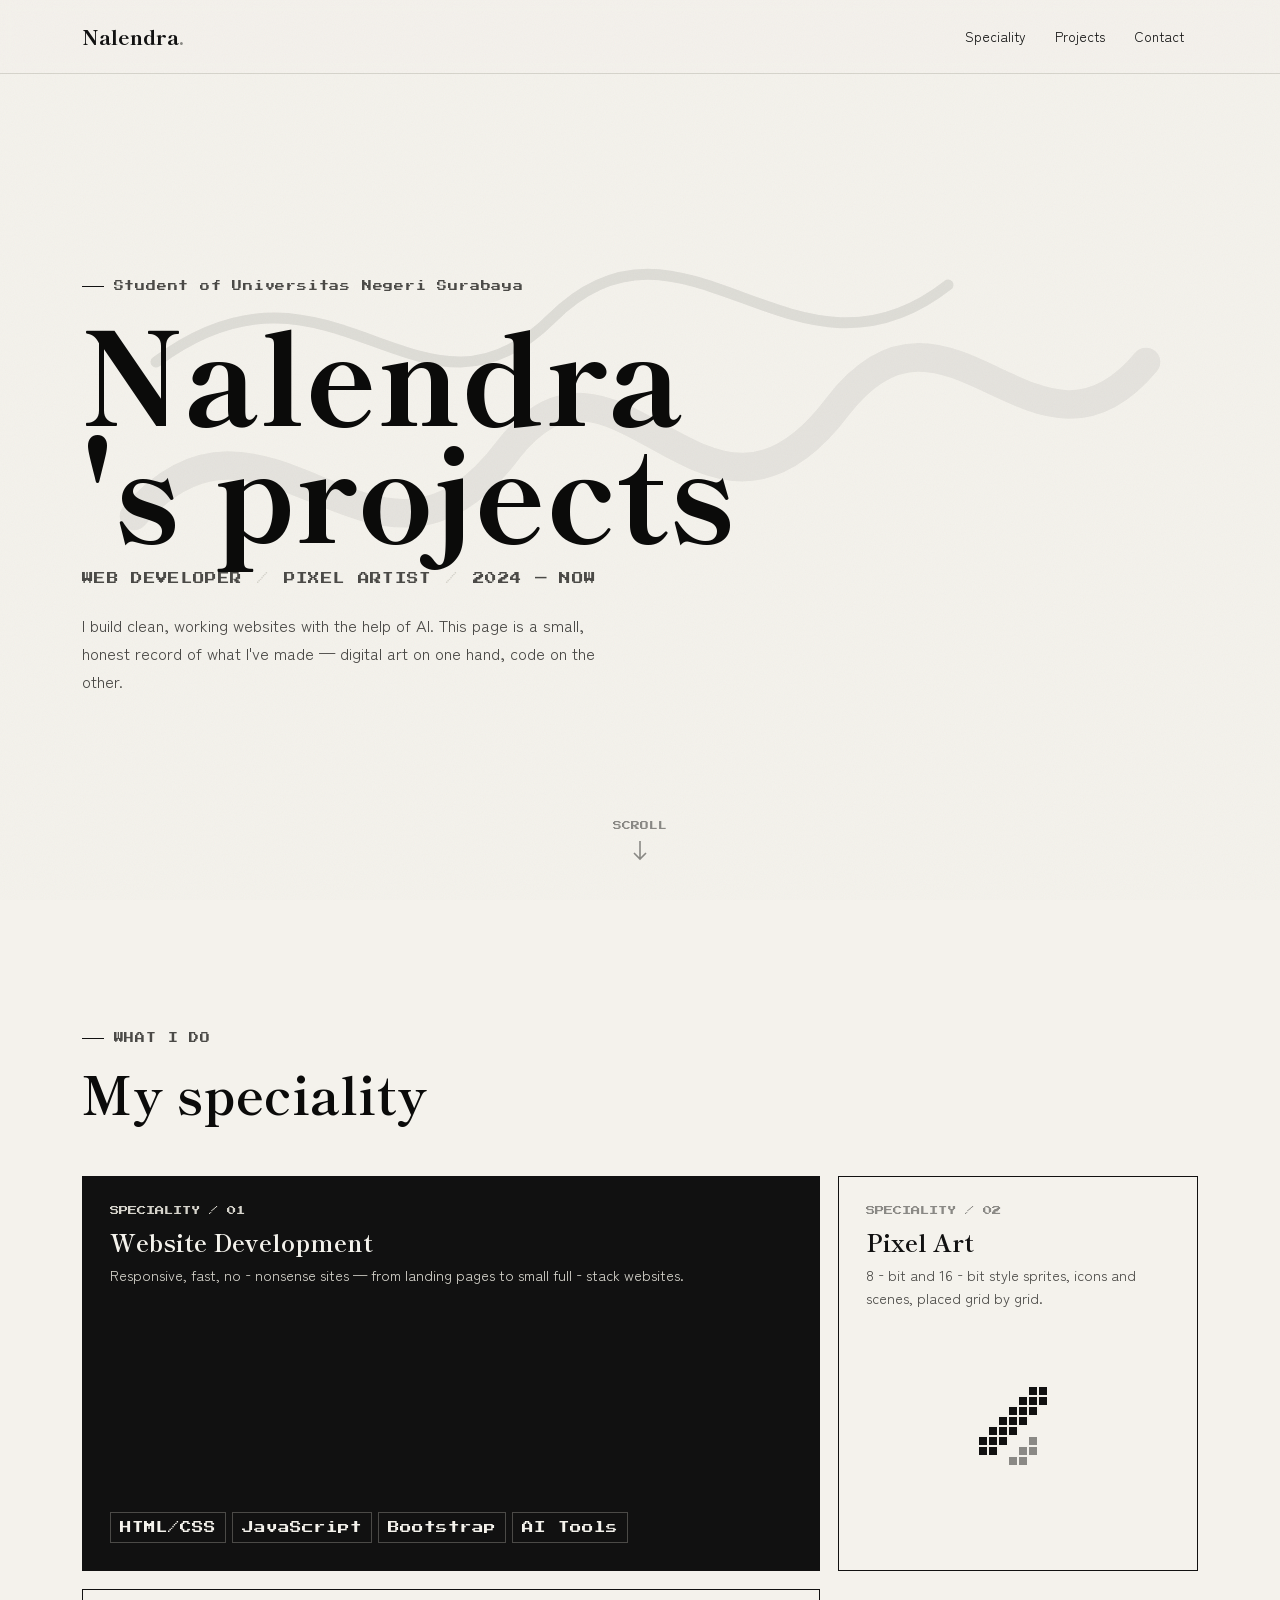
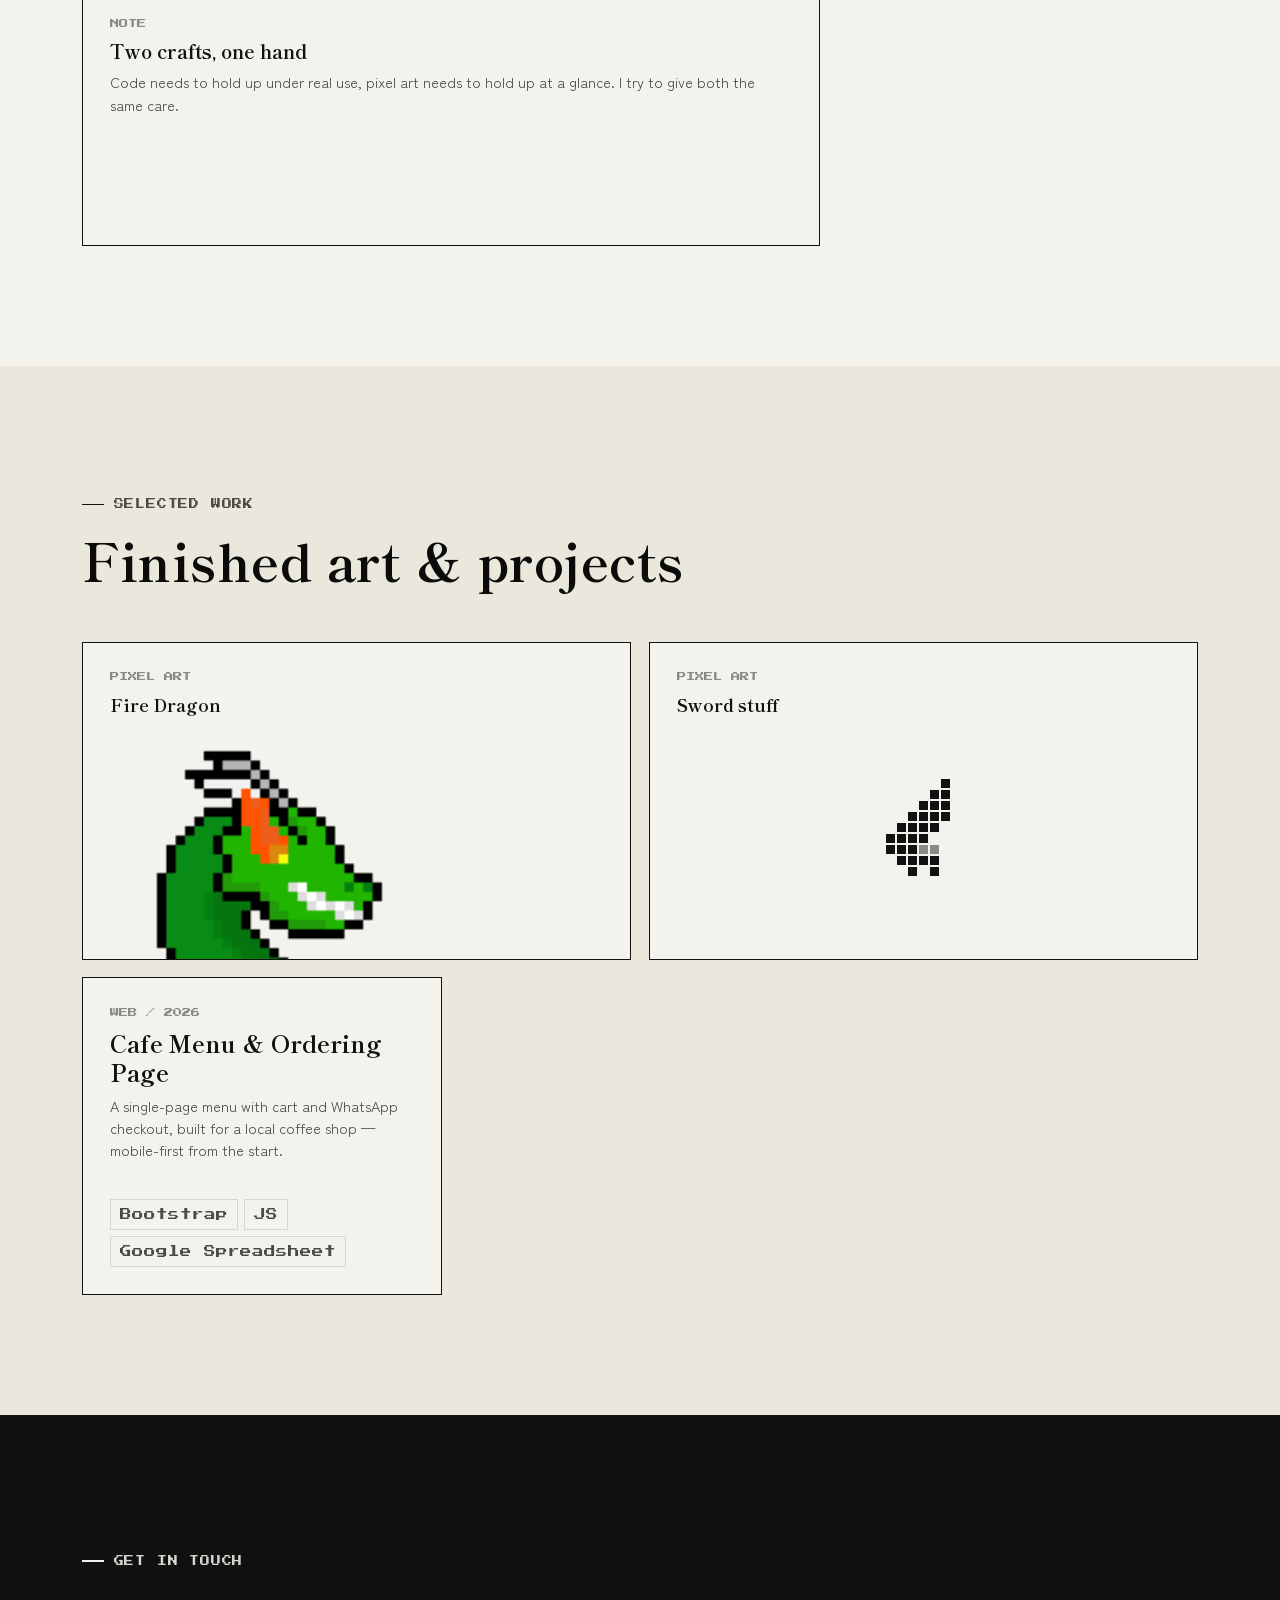
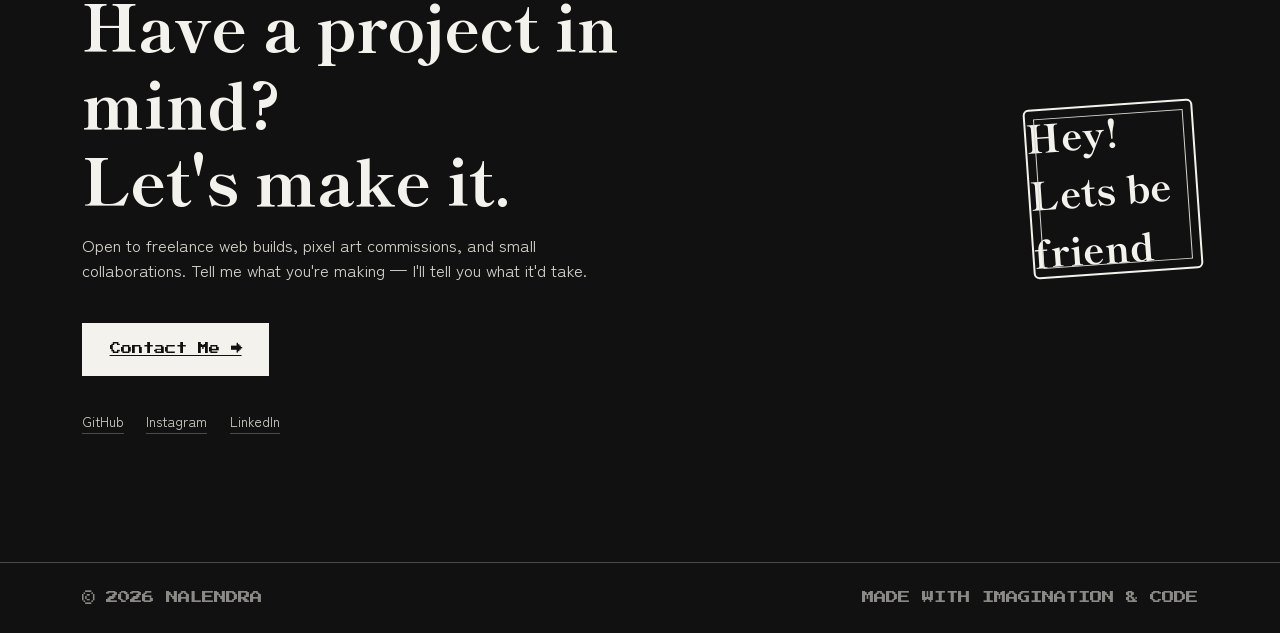
==== commit ee811d64: "mengubah informasi dasar" ====
--- a/index.html
+++ b/index.html
@@ -44,14 +44,14 @@
   <div class="container hero-content">
     <div class="row">
       <div class="col-lg-10">
-        <div class="eyebrow">PORTFOLIO — SURABAYA, ID</div>
+        <div class="eyebrow">Student of Universitas Negeri Surabaya</div>
         <h1 class="font-display">Nalendra<br>'s projects</h1>
         <div class="sub">
           <span>WEB DEVELOPER</span><span class="sep">/</span>
           <span>PIXEL ARTIST</span><span class="sep">/</span>
           <span>2024 — NOW</span>
         </div>
-        <p class="hero-desc">I build clean, working websites and hand‑place every pixel in between. This page is a small, honest record of what I've made — ink on one hand, code on the other.</p>
+        <p class="hero-desc">I build clean, working websites with the help of AI. This page is a small, honest record of what I've made — digital art on one hand, code on the other.</p>
       </div>
     </div>
   </div>
@@ -77,7 +77,7 @@
           <p>Responsive, fast, no‑nonsense sites — from landing pages to small full‑stack websites.</p>
         </div>
         <ul class="skill-list">
-          <li>HTML/CSS</li><li>JavaScript</li><li>Bootstrap</li>
+          <li>HTML/CSS</li><li>JavaScript</li><li>Bootstrap</li><li>AI Tools</li>
         </ul>
       </div>
 
@@ -132,7 +132,7 @@
           <p>A single-page menu with cart and WhatsApp checkout, built for a local coffee shop — mobile-first from the start.</p>
         </div>
         <ul class="skill-list">
-          <li>Bootstrap</li><li>JS</li><li>Local Storage</li>
+          <li>Bootstrap</li><li>JS</li><li>Google Spreadsheet</li>
         </ul>
       </div>
     </div>
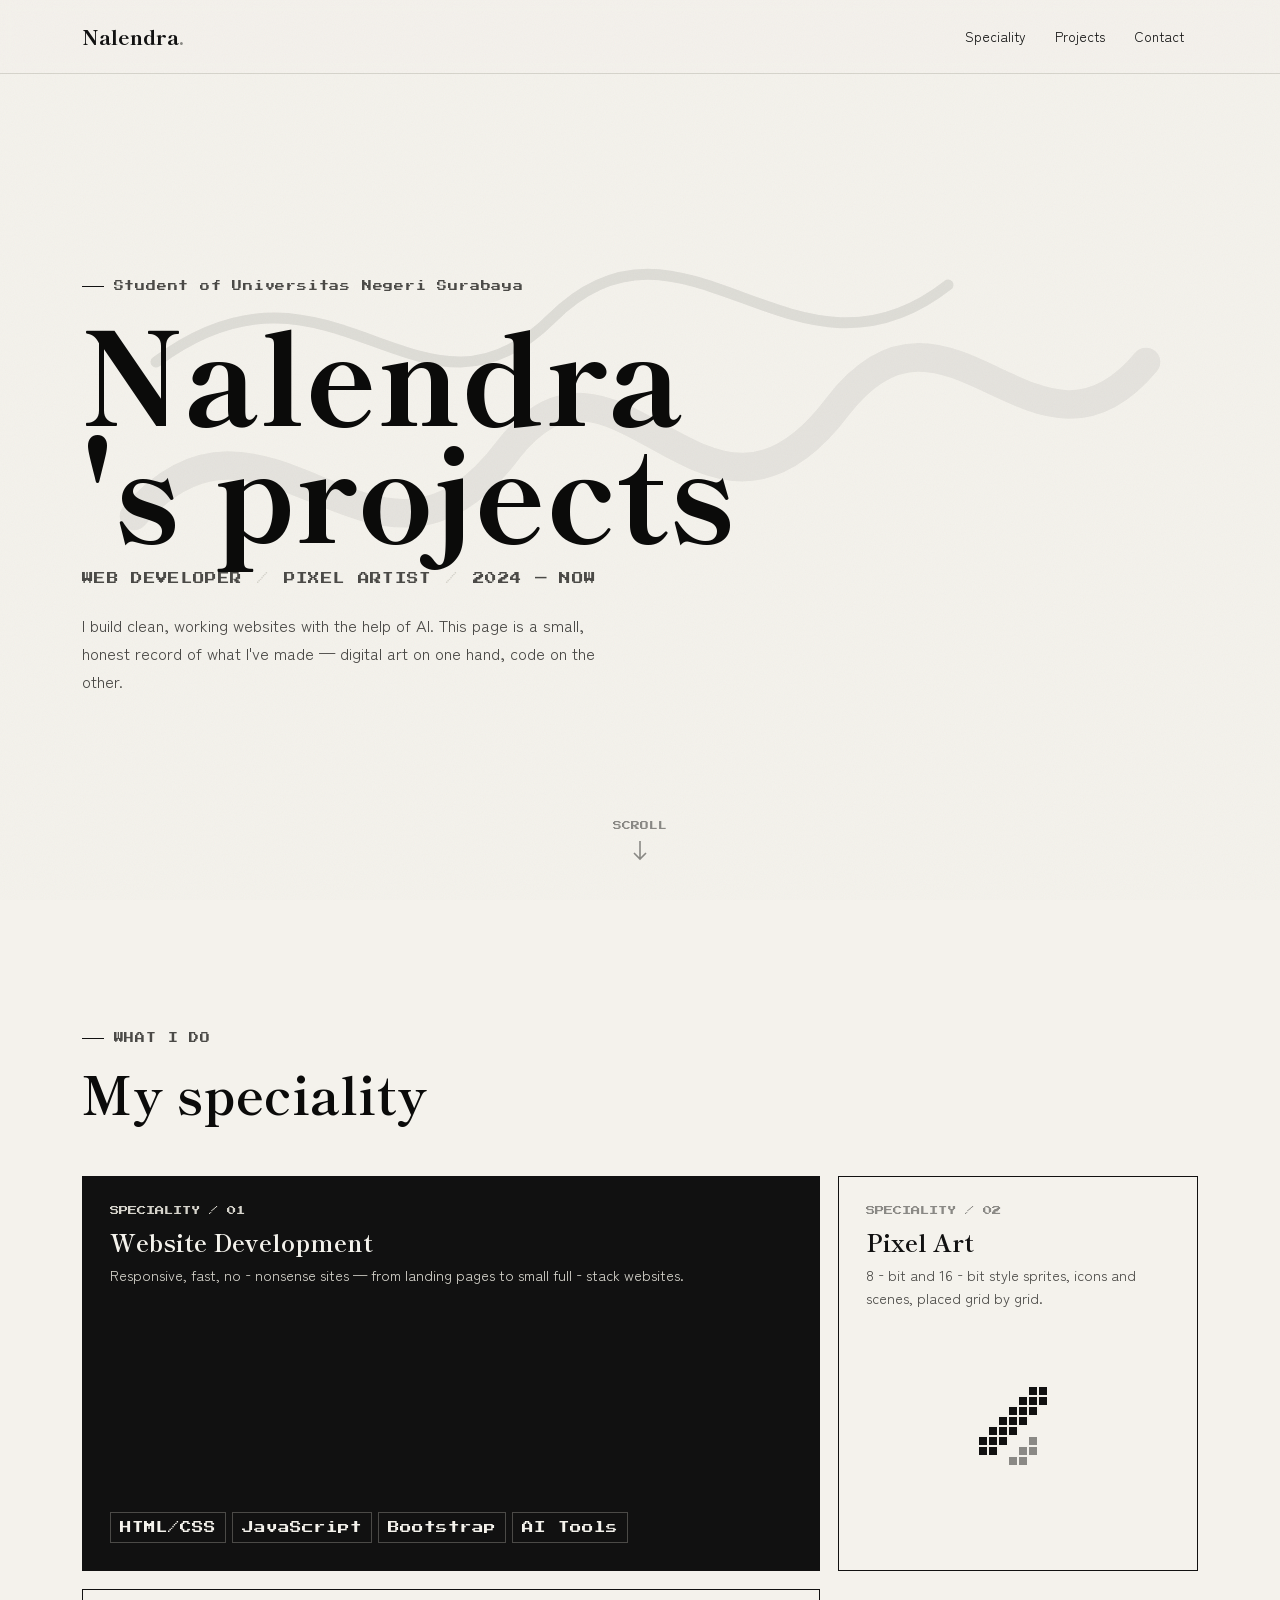
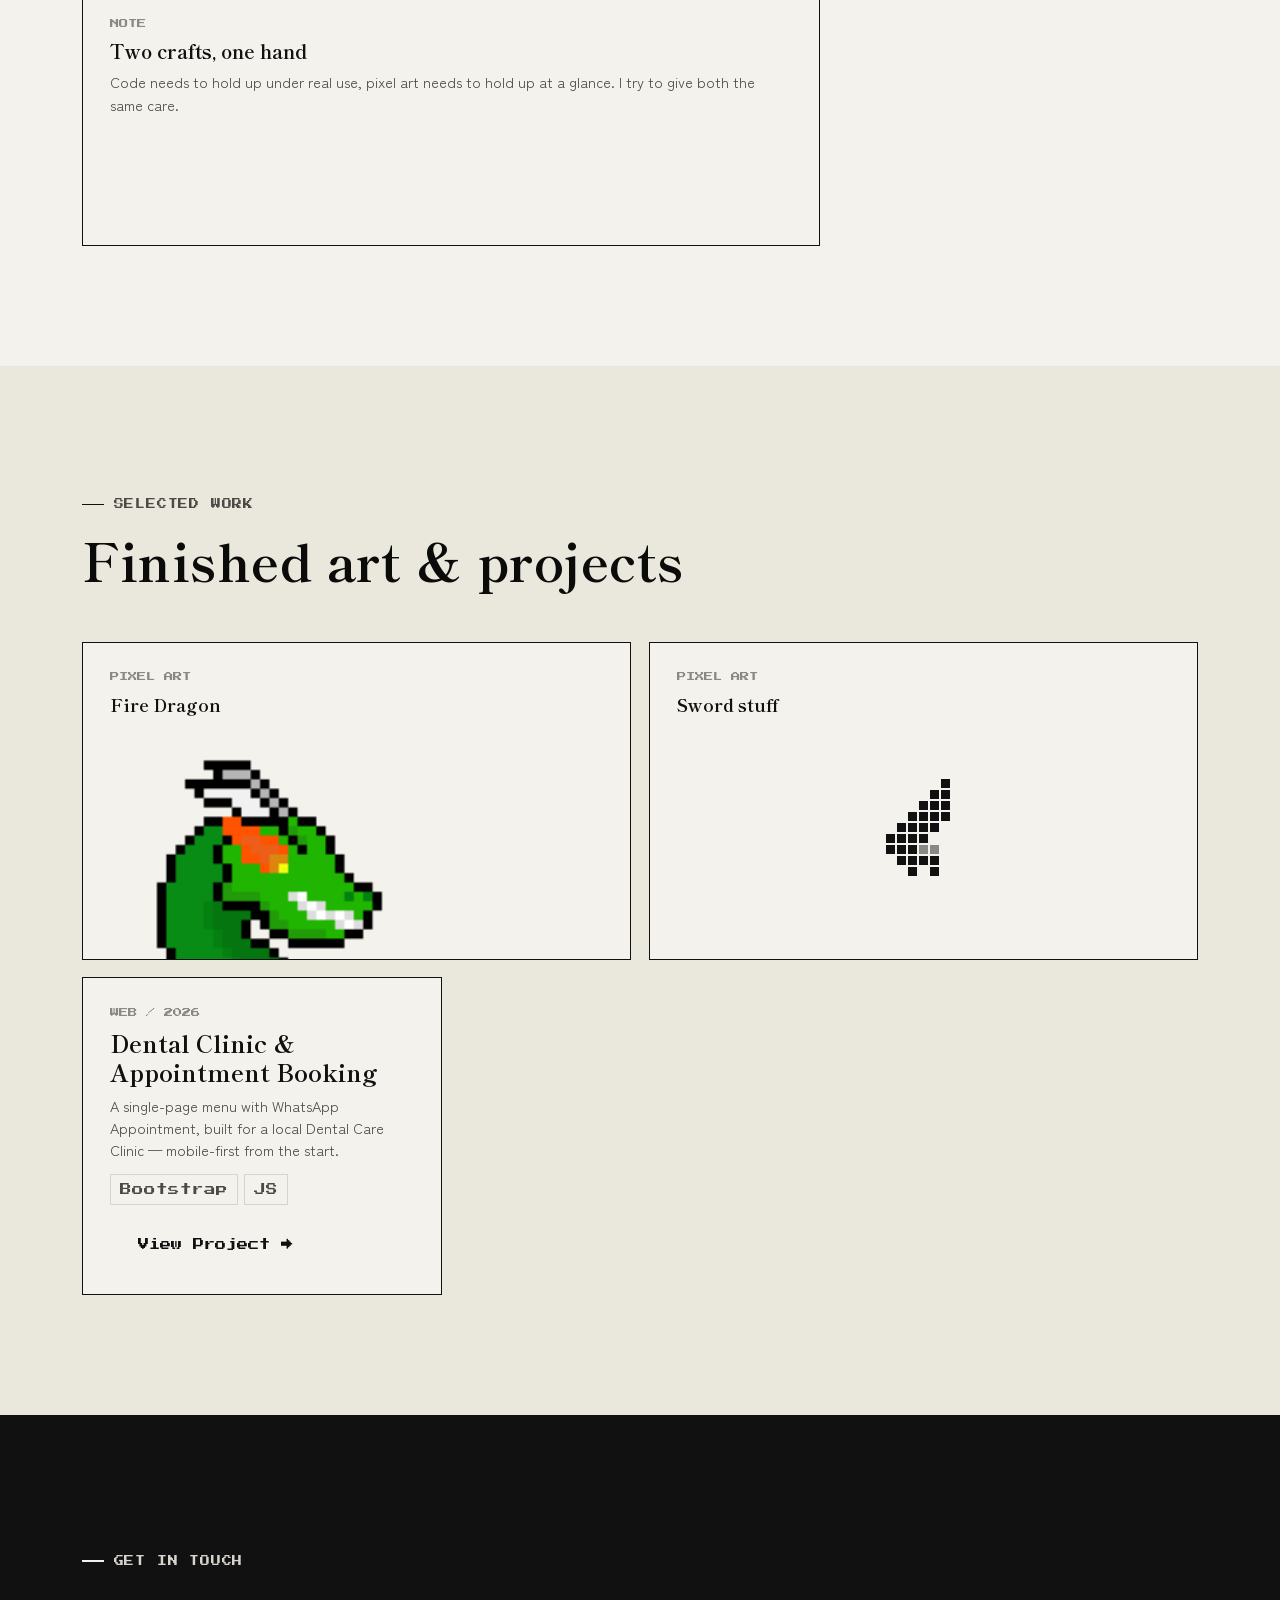
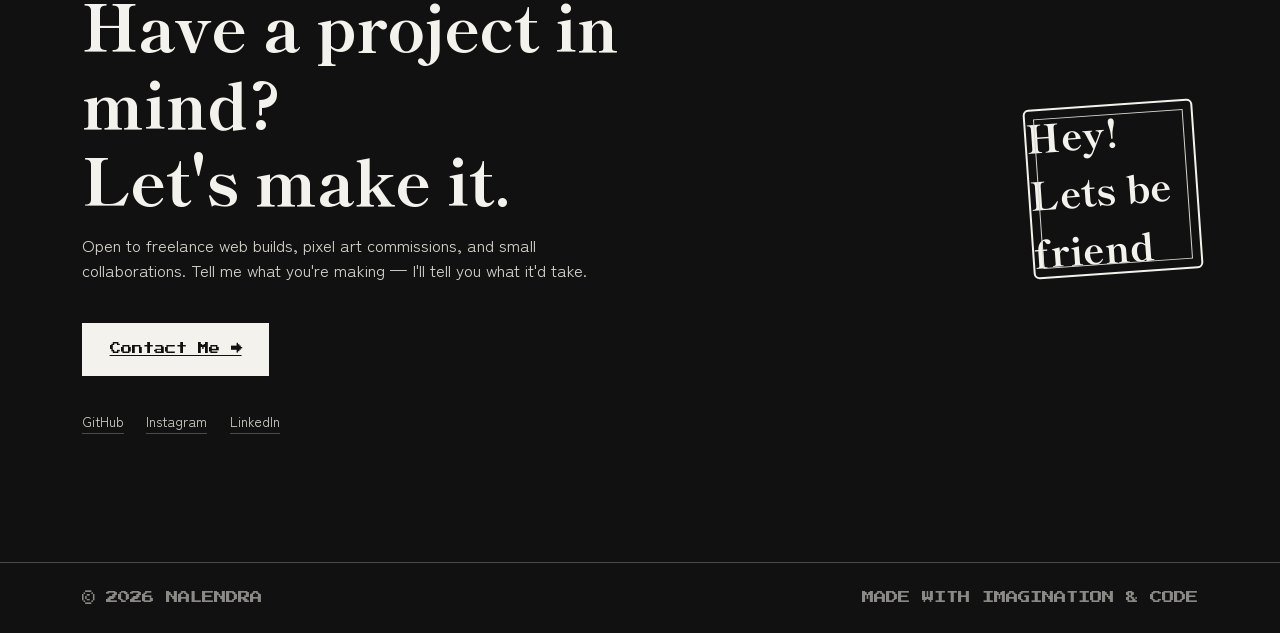
==== commit 8a15b7c9: "my new project dokter rizky" ====
--- a/index.html
+++ b/index.html
@@ -128,11 +128,12 @@
       <div class="tile bp3">
         <div>
           <div class="tile-tag">WEB / 2026</div>
-          <h3>Cafe Menu &amp; Ordering Page</h3>
-          <p>A single-page menu with cart and WhatsApp checkout, built for a local coffee shop — mobile-first from the start.</p>
+          <h3>Dental Clinic &amp; Appointment Booking</h3>
+          <p>A single-page menu with WhatsApp Appointment, built for a local Dental Care Clinic — mobile-first from the start.</p>
         </div>
         <ul class="skill-list">
-          <li>Bootstrap</li><li>JS</li><li>Google Spreadsheet</li>
+          <li>Bootstrap</li><li>JS</li>
+          <button class="btn-ink mt-2" onclick="window.open('https://www.instagram.com/rhsdentalcare/')">View Project →</button>
         </ul>
       </div>
     </div>
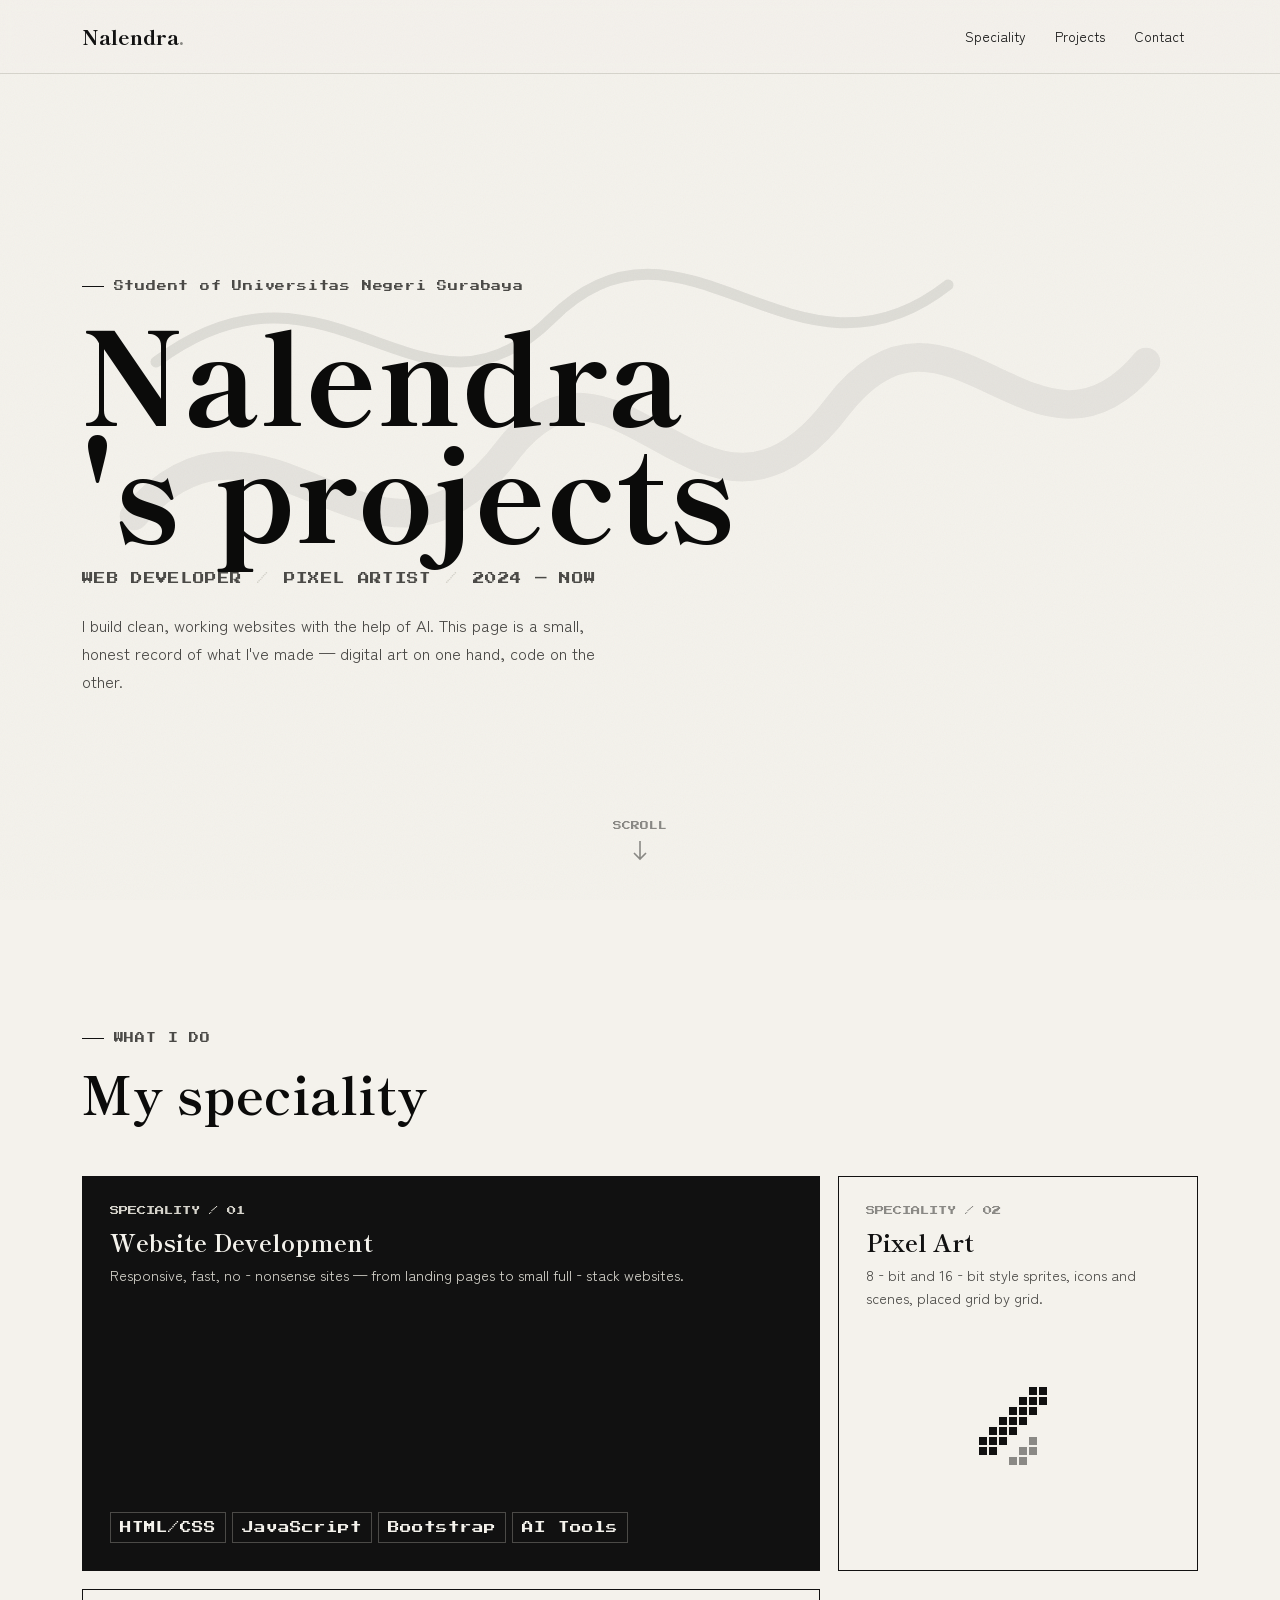
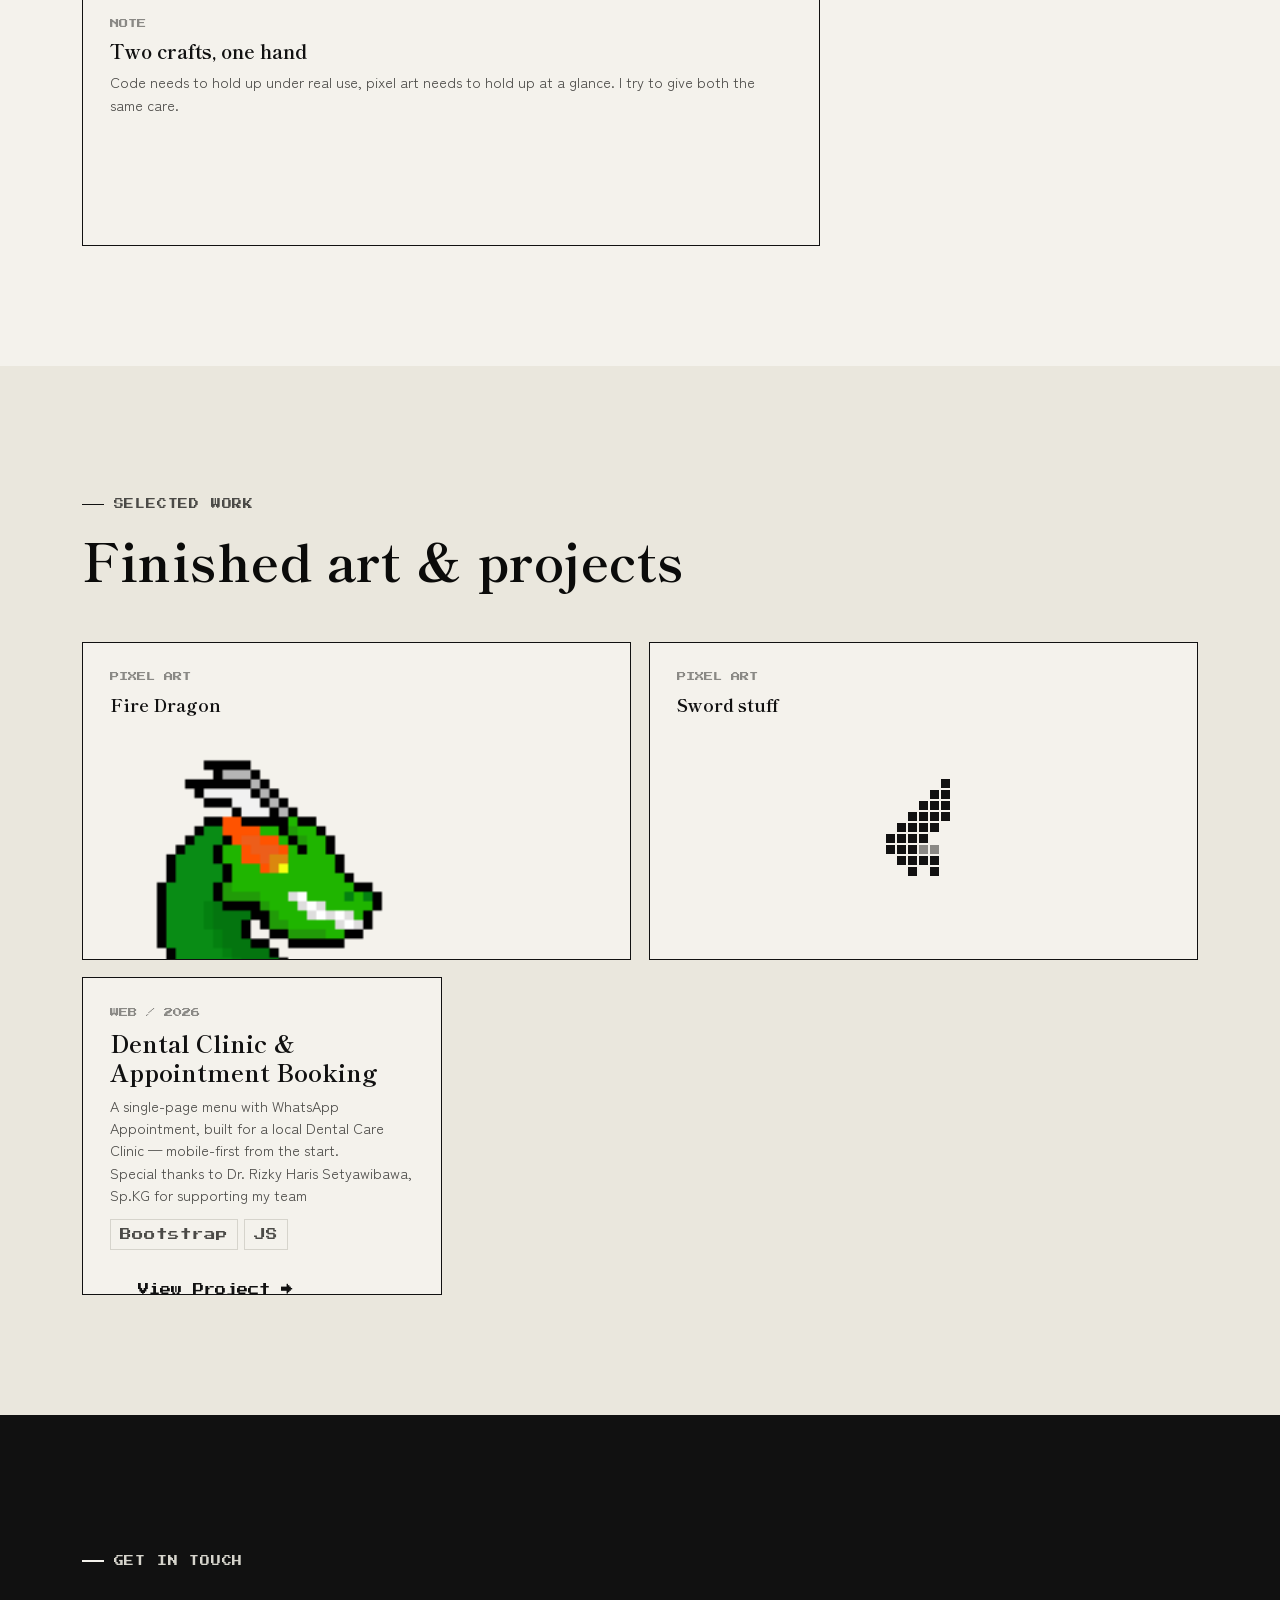
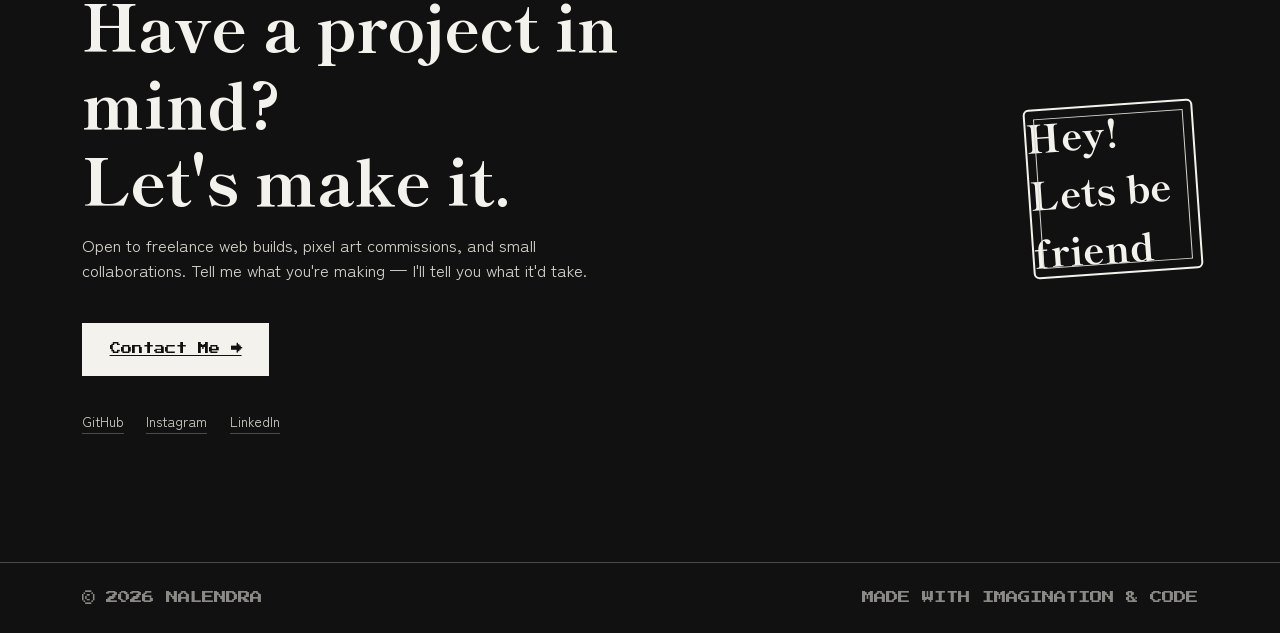
==== commit b698a492: "add credit to my finished project" ====
--- a/index.html
+++ b/index.html
@@ -130,10 +130,11 @@
           <div class="tile-tag">WEB / 2026</div>
           <h3>Dental Clinic &amp; Appointment Booking</h3>
           <p>A single-page menu with WhatsApp Appointment, built for a local Dental Care Clinic — mobile-first from the start.</p>
+          <p>Special thanks to Dr. Rizky Haris Setyawibawa, Sp.KG for supporting my team</p>
         </div>
         <ul class="skill-list">
           <li>Bootstrap</li><li>JS</li>
-          <button class="btn-ink mt-2" onclick="window.open('https://www.instagram.com/rhsdentalcare/')">View Project →</button>
+          <button class="btn-ink mt-2" onclick="window.open('https://rhsdentalcare.com/')">View Project →</button>
         </ul>
       </div>
     </div>
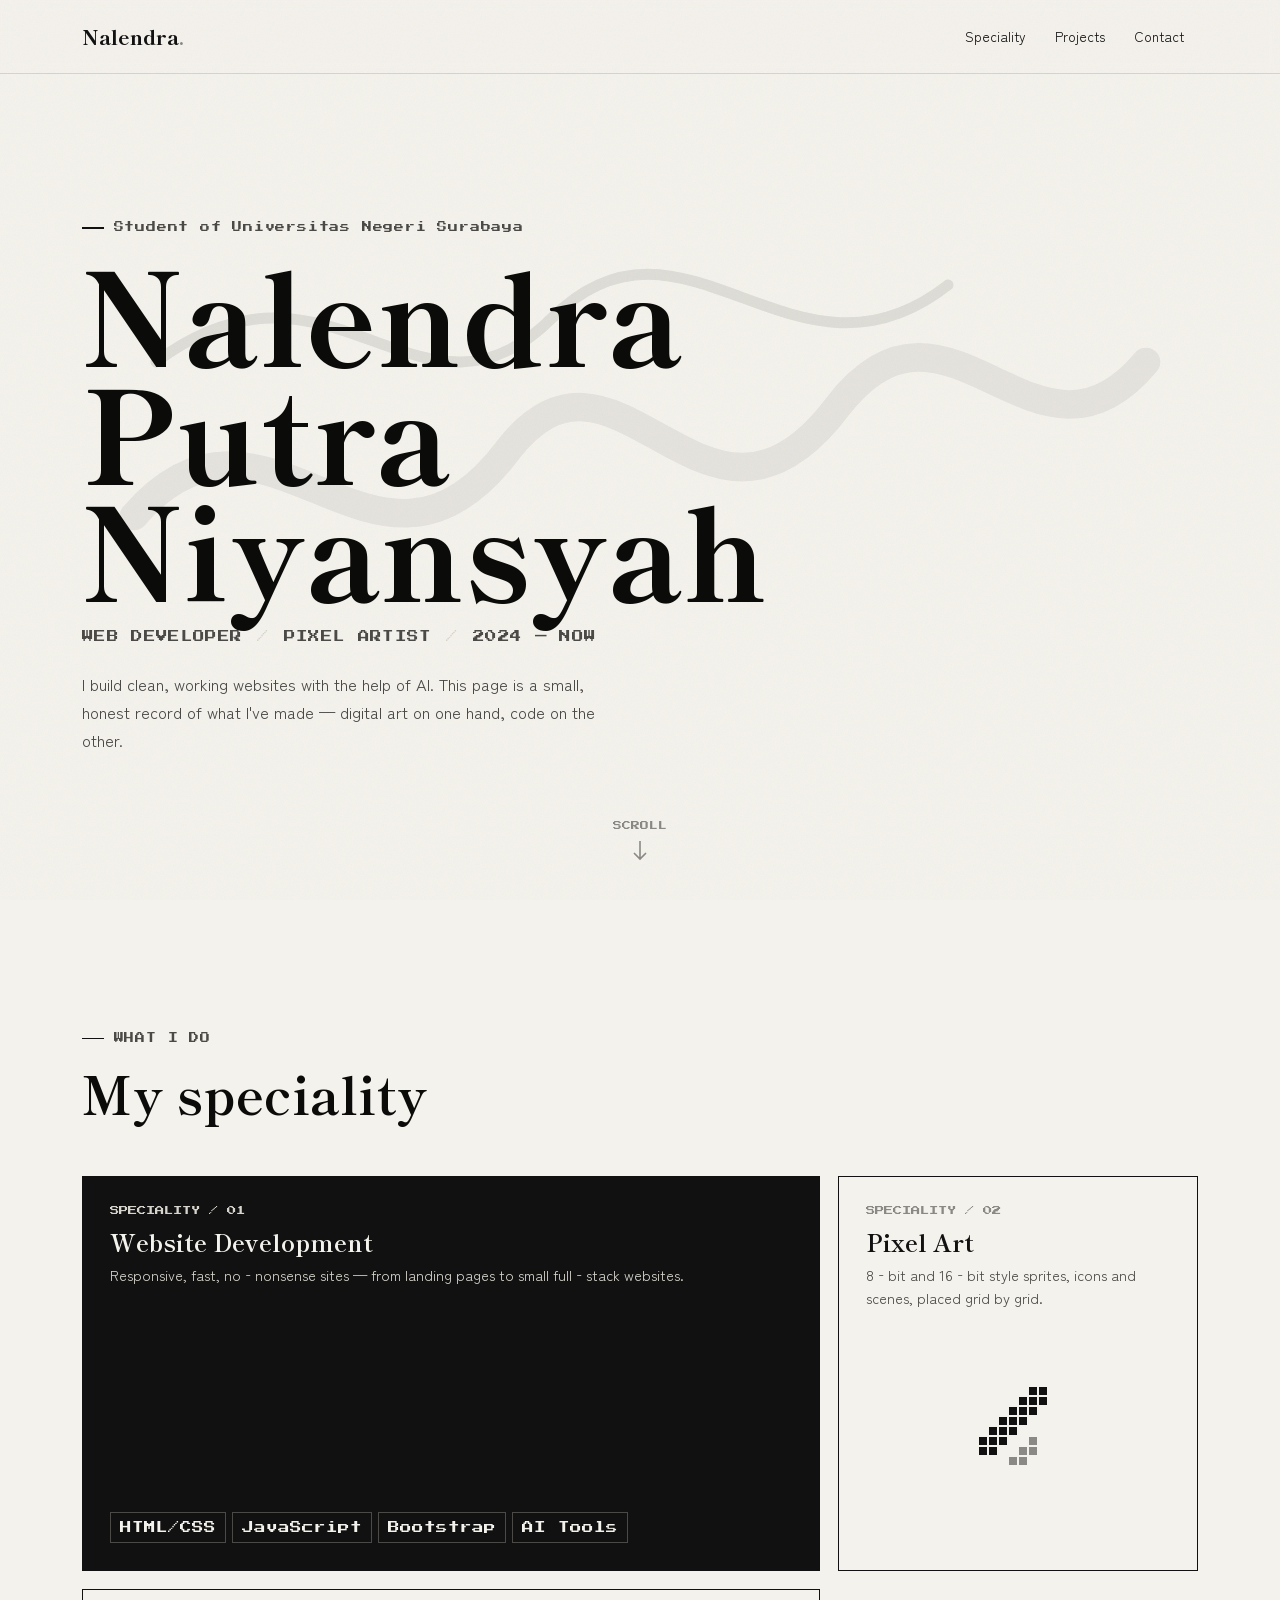
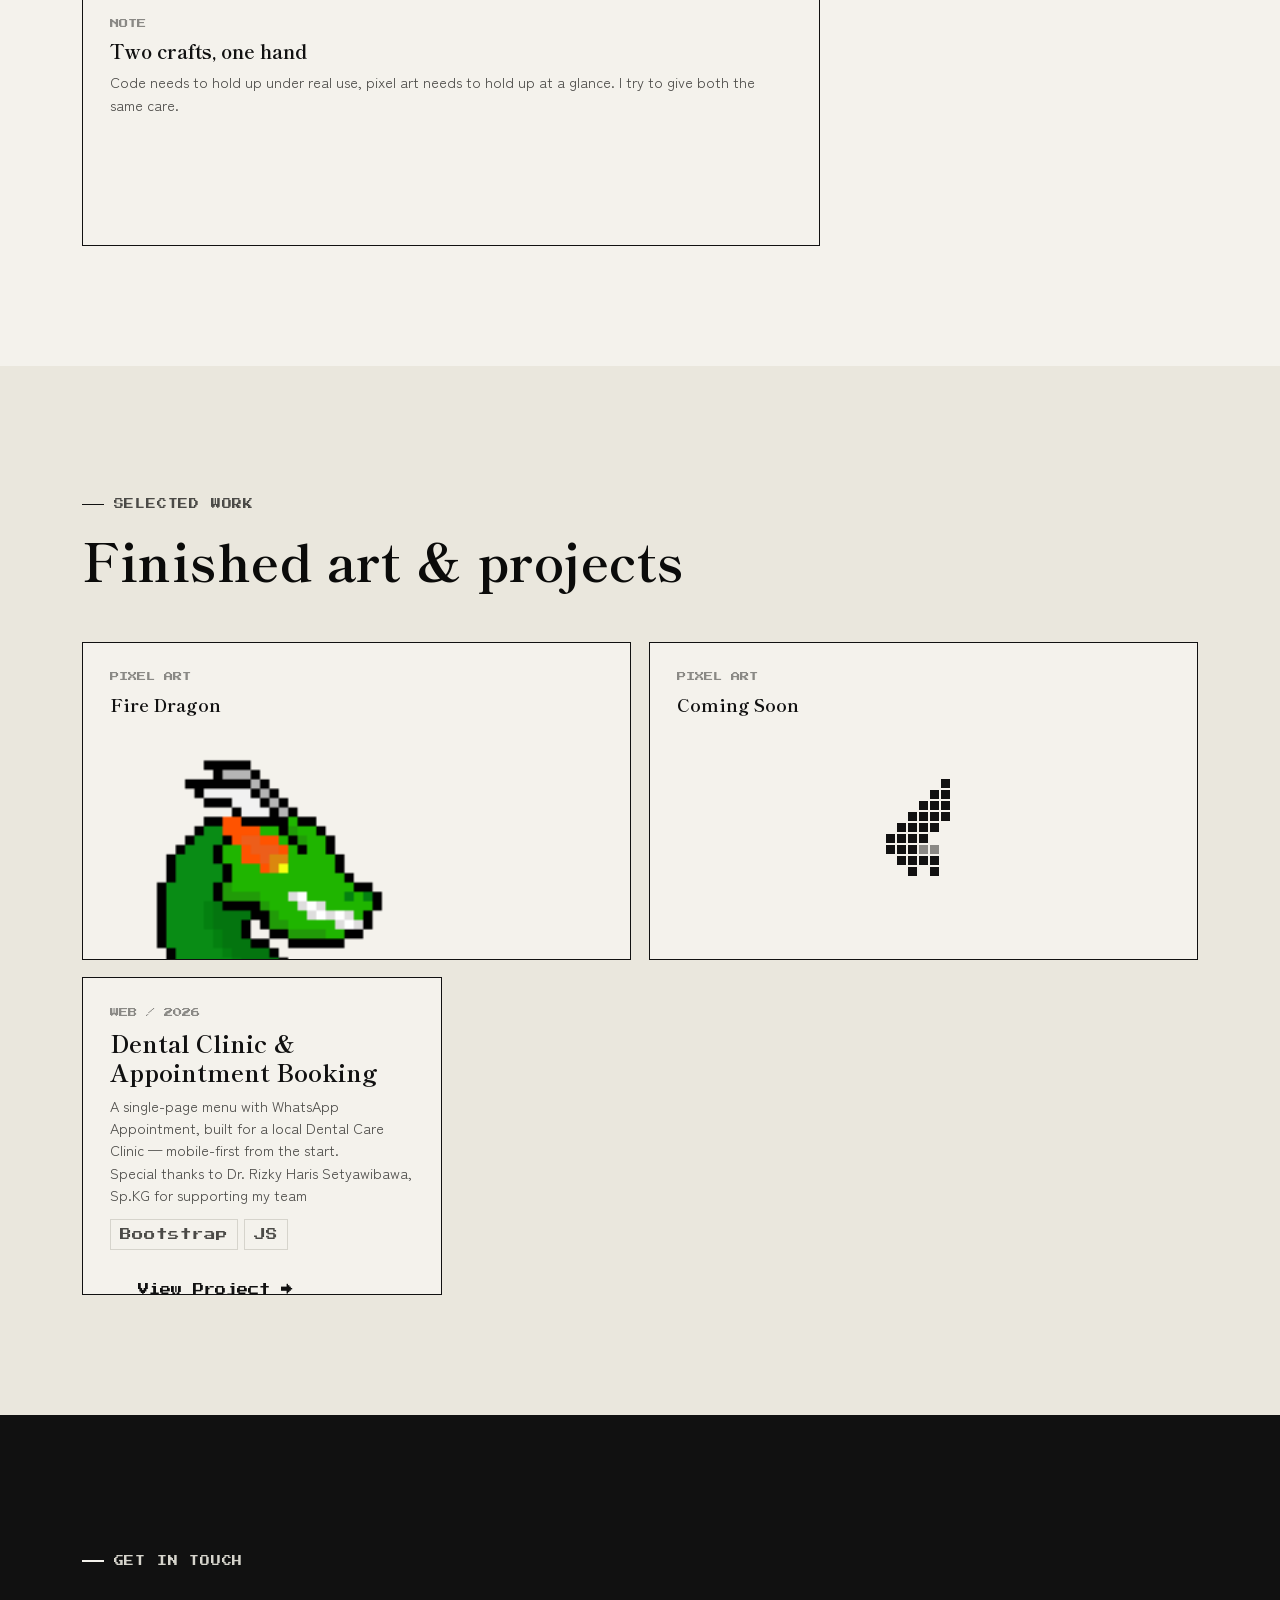
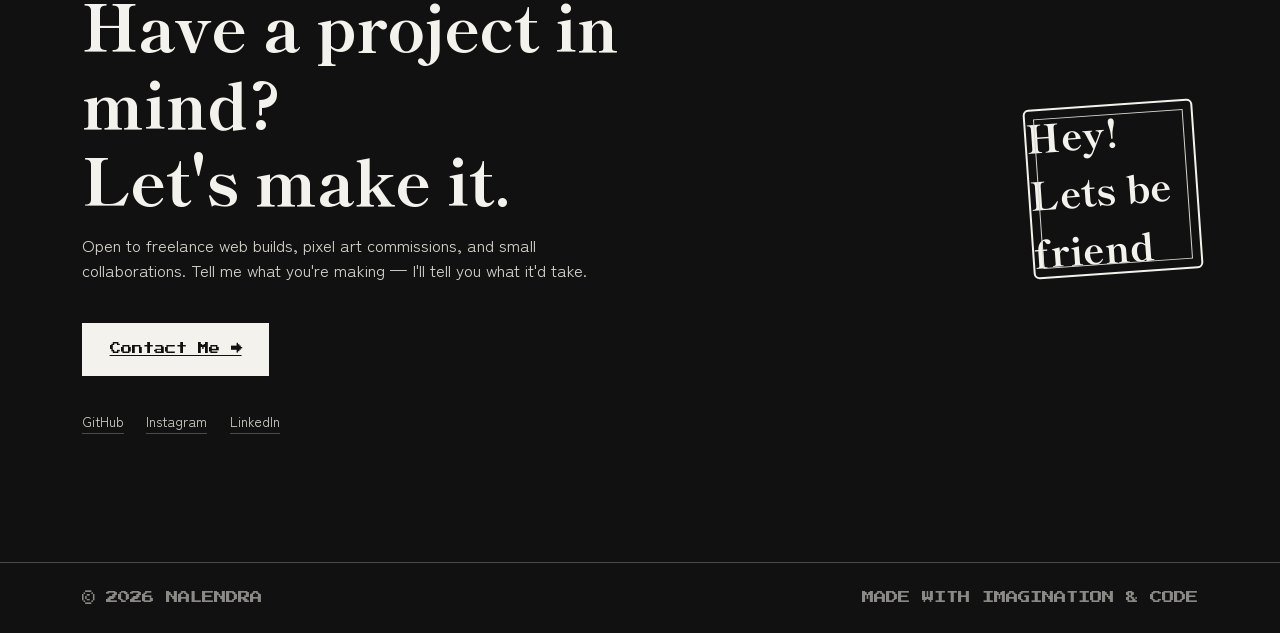
==== commit da1e6868: "memperbaiki lagi" ====
--- a/index.html
+++ b/index.html
@@ -45,7 +45,7 @@
     <div class="row">
       <div class="col-lg-10">
         <div class="eyebrow">Student of Universitas Negeri Surabaya</div>
-        <h1 class="font-display">Nalendra<br>'s projects</h1>
+        <h1 class="font-display">Nalendra<br>Putra Niyansyah</h1>
         <div class="sub">
           <span>WEB DEVELOPER</span><span class="sep">/</span>
           <span>PIXEL ARTIST</span><span class="sep">/</span>
@@ -121,7 +121,7 @@
 
       <div class="tile bp2">
         <div class="tile-tag">PIXEL ART</div>
-        <h3 style="font-size:1.1rem;">Sword stuff</h3>
+        <h3 style="font-size:1.1rem;">Coming Soon</h3>
         <div class="pixel-wrap"><div class="pixel-grid" id="px-sword"></div></div>
       </div>
 
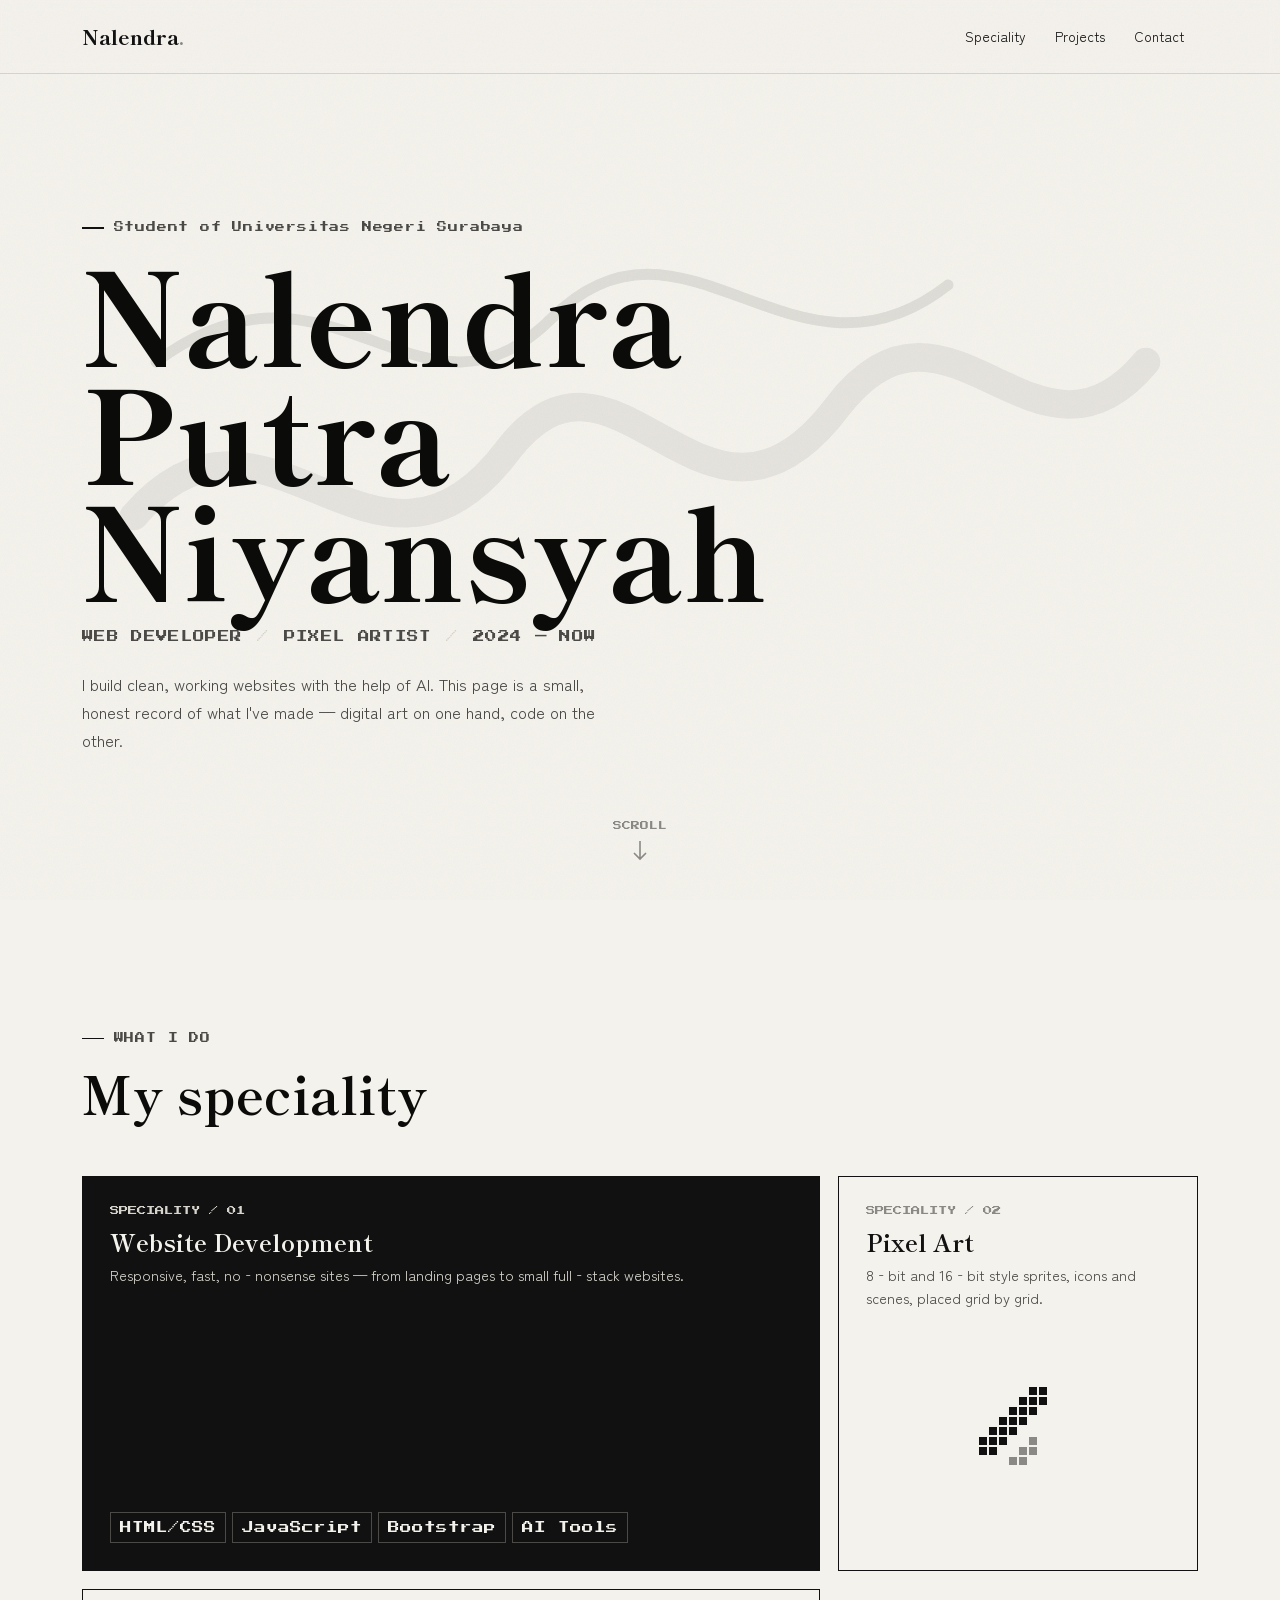
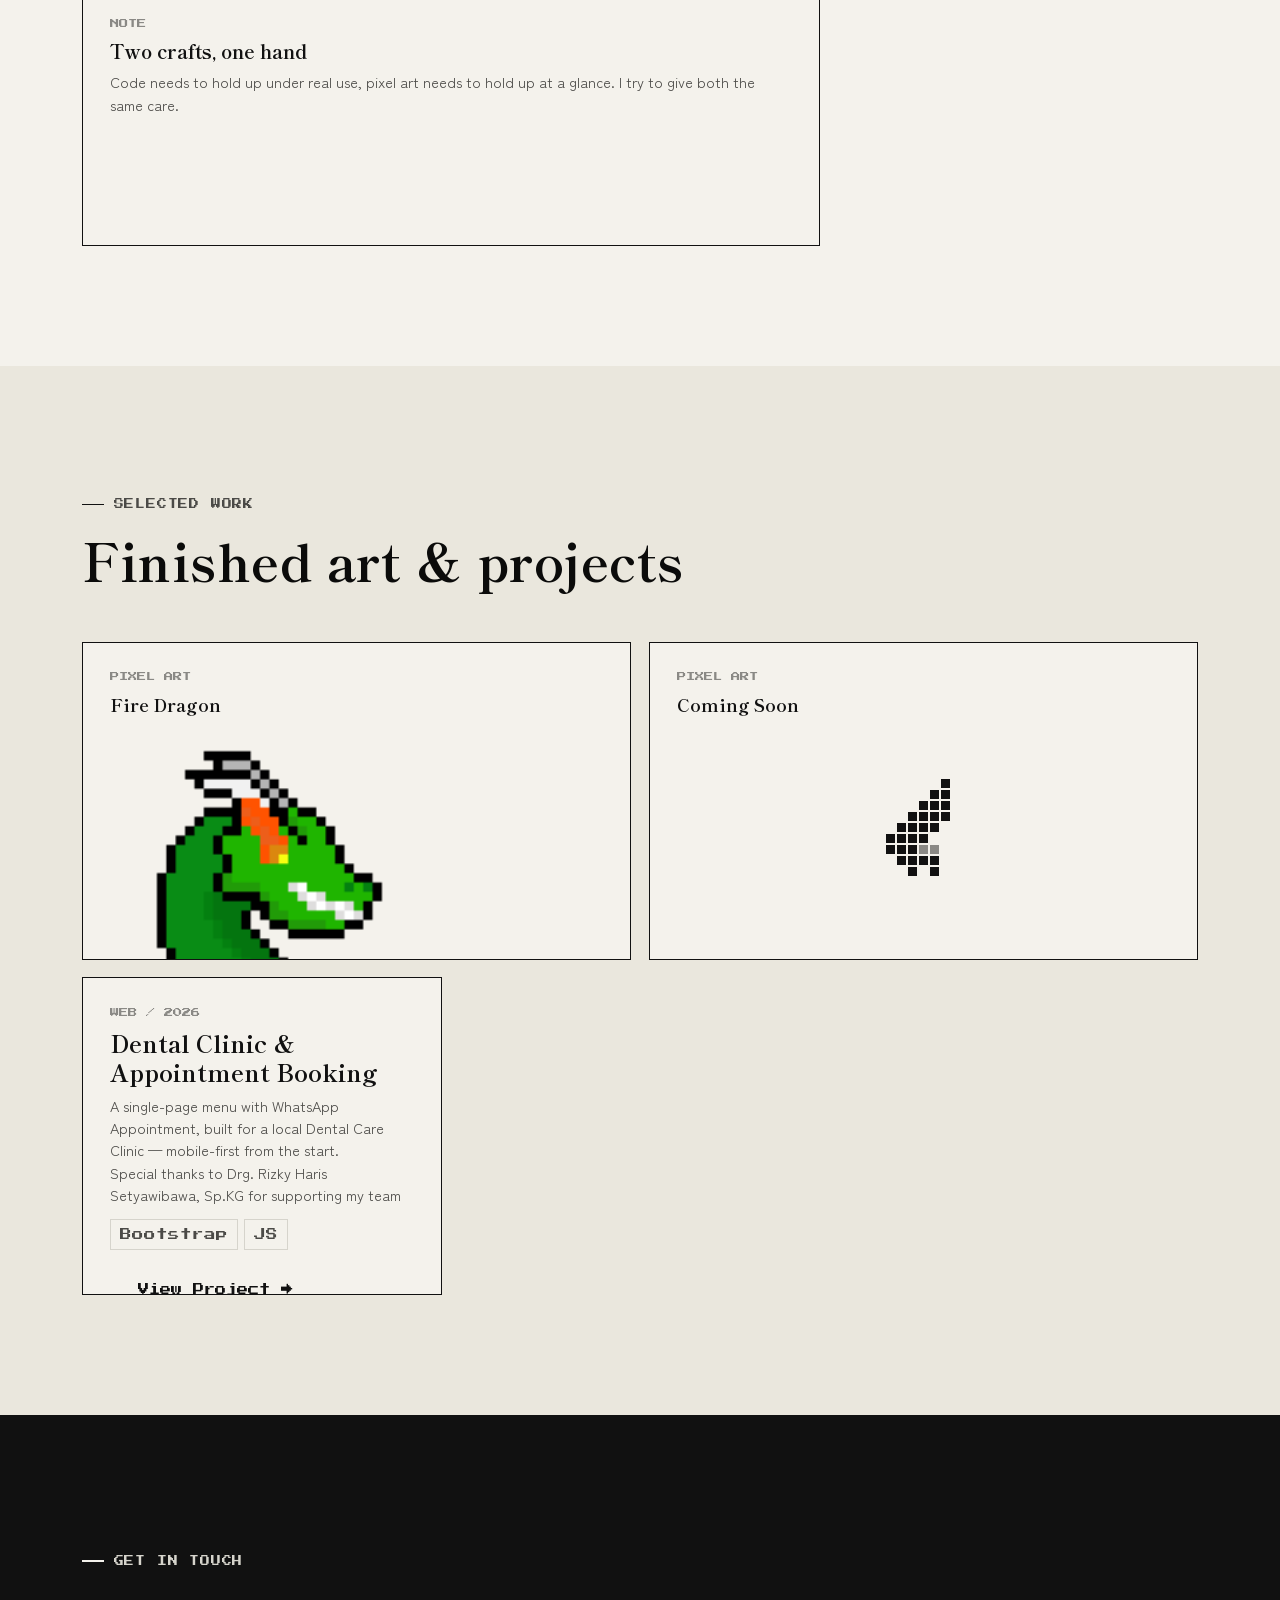
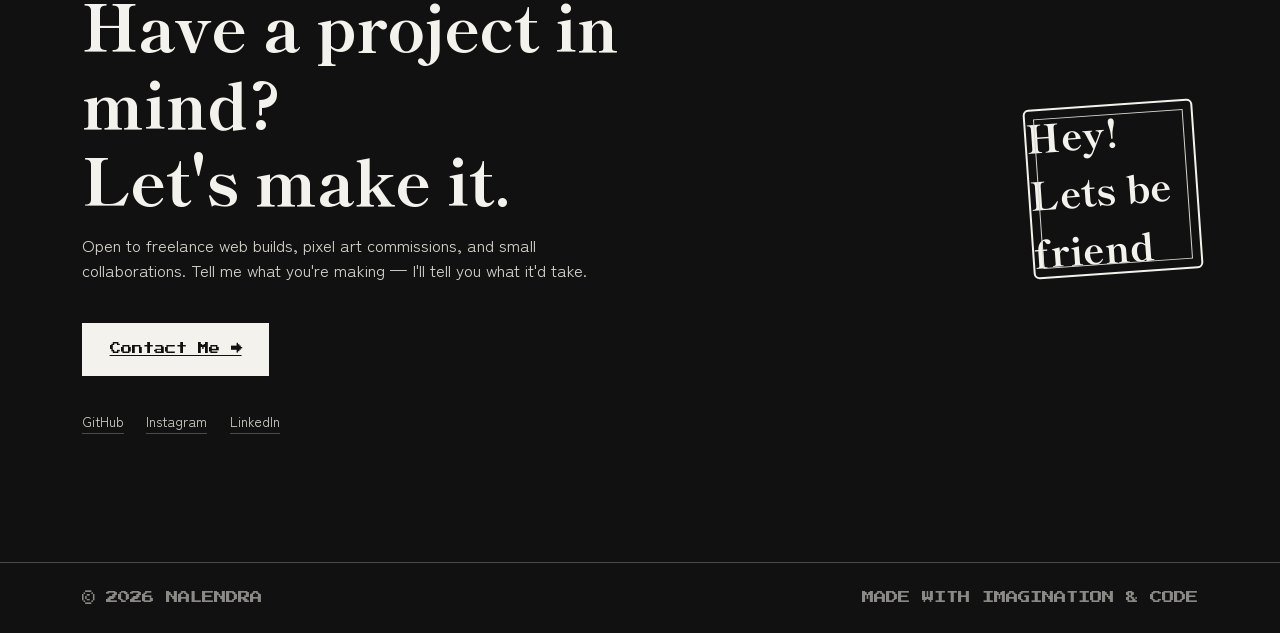
==== commit 7c2521ce: "title Drg. Rizky" ====
--- a/index.html
+++ b/index.html
@@ -130,7 +130,7 @@
           <div class="tile-tag">WEB / 2026</div>
           <h3>Dental Clinic &amp; Appointment Booking</h3>
           <p>A single-page menu with WhatsApp Appointment, built for a local Dental Care Clinic — mobile-first from the start.</p>
-          <p>Special thanks to Dr. Rizky Haris Setyawibawa, Sp.KG for supporting my team</p>
+          <p>Special thanks to Drg. Rizky Haris Setyawibawa, Sp.KG for supporting my team</p>
         </div>
         <ul class="skill-list">
           <li>Bootstrap</li><li>JS</li>
